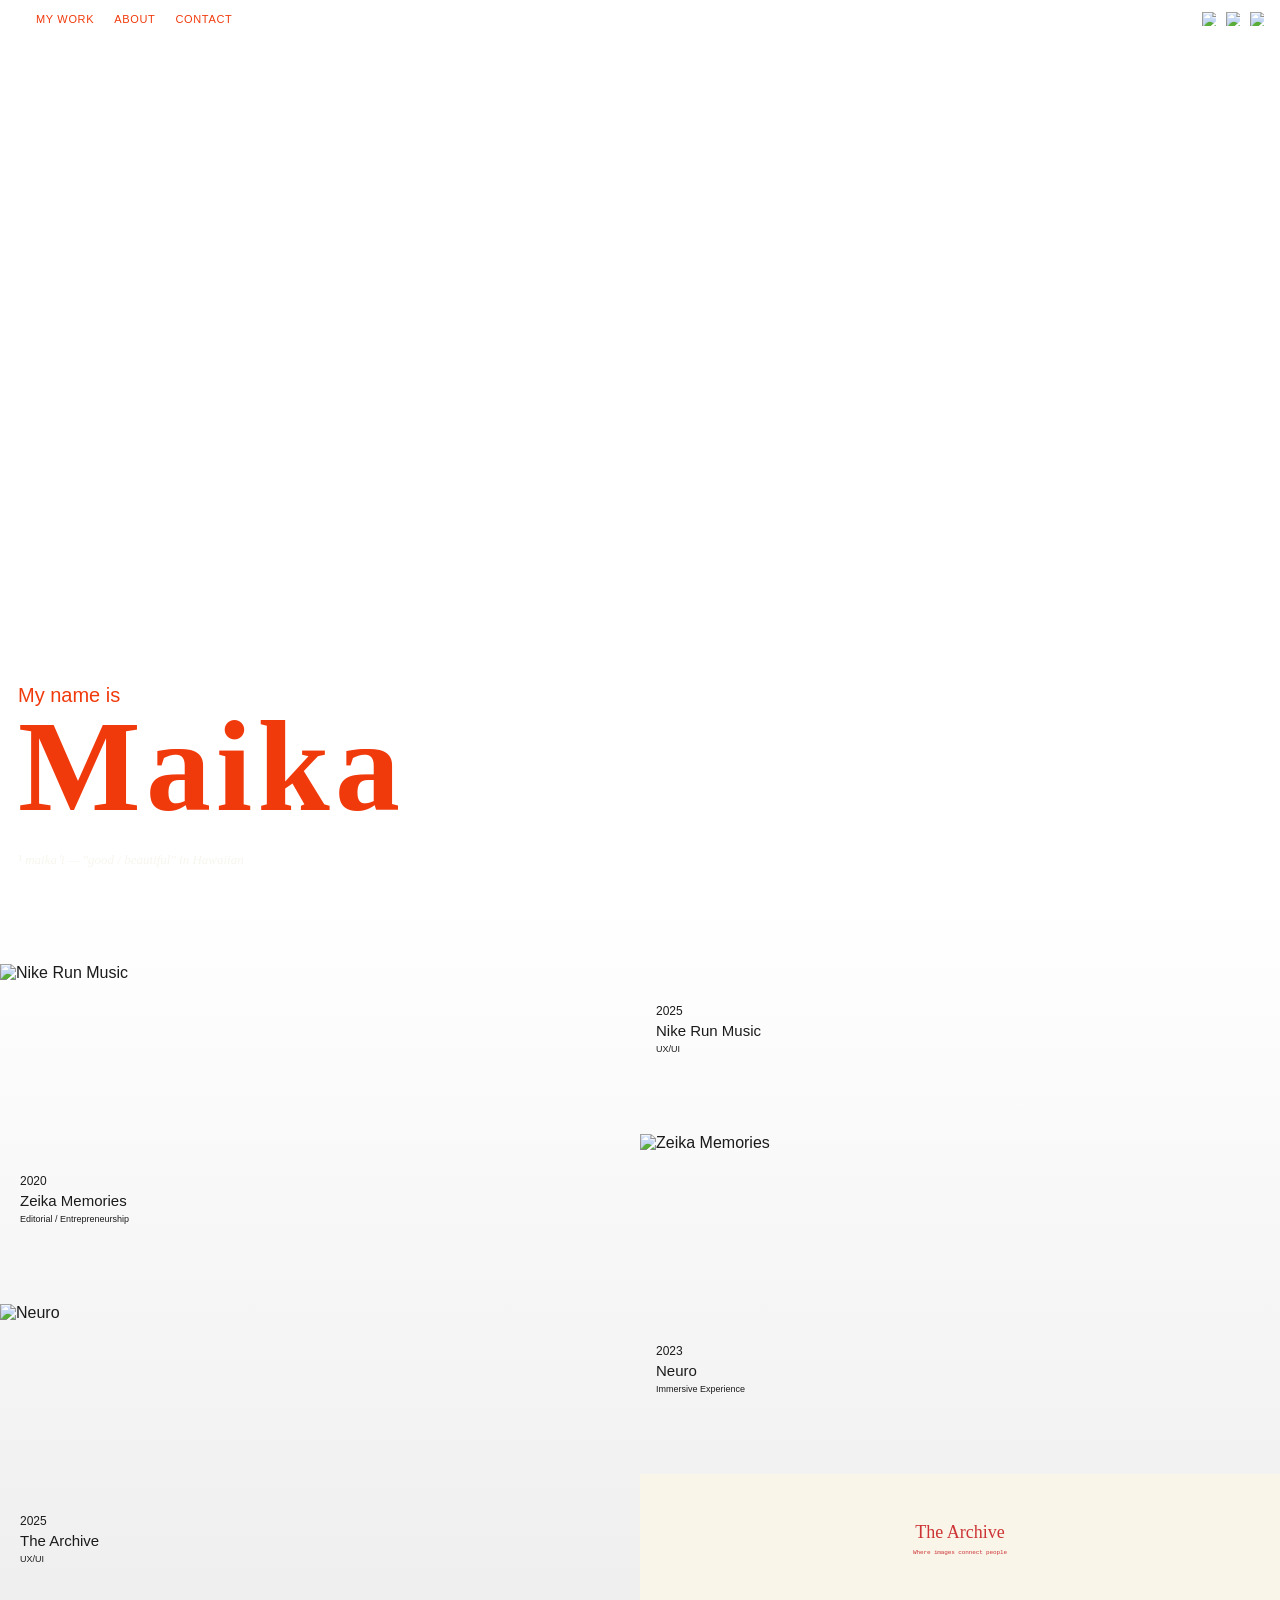
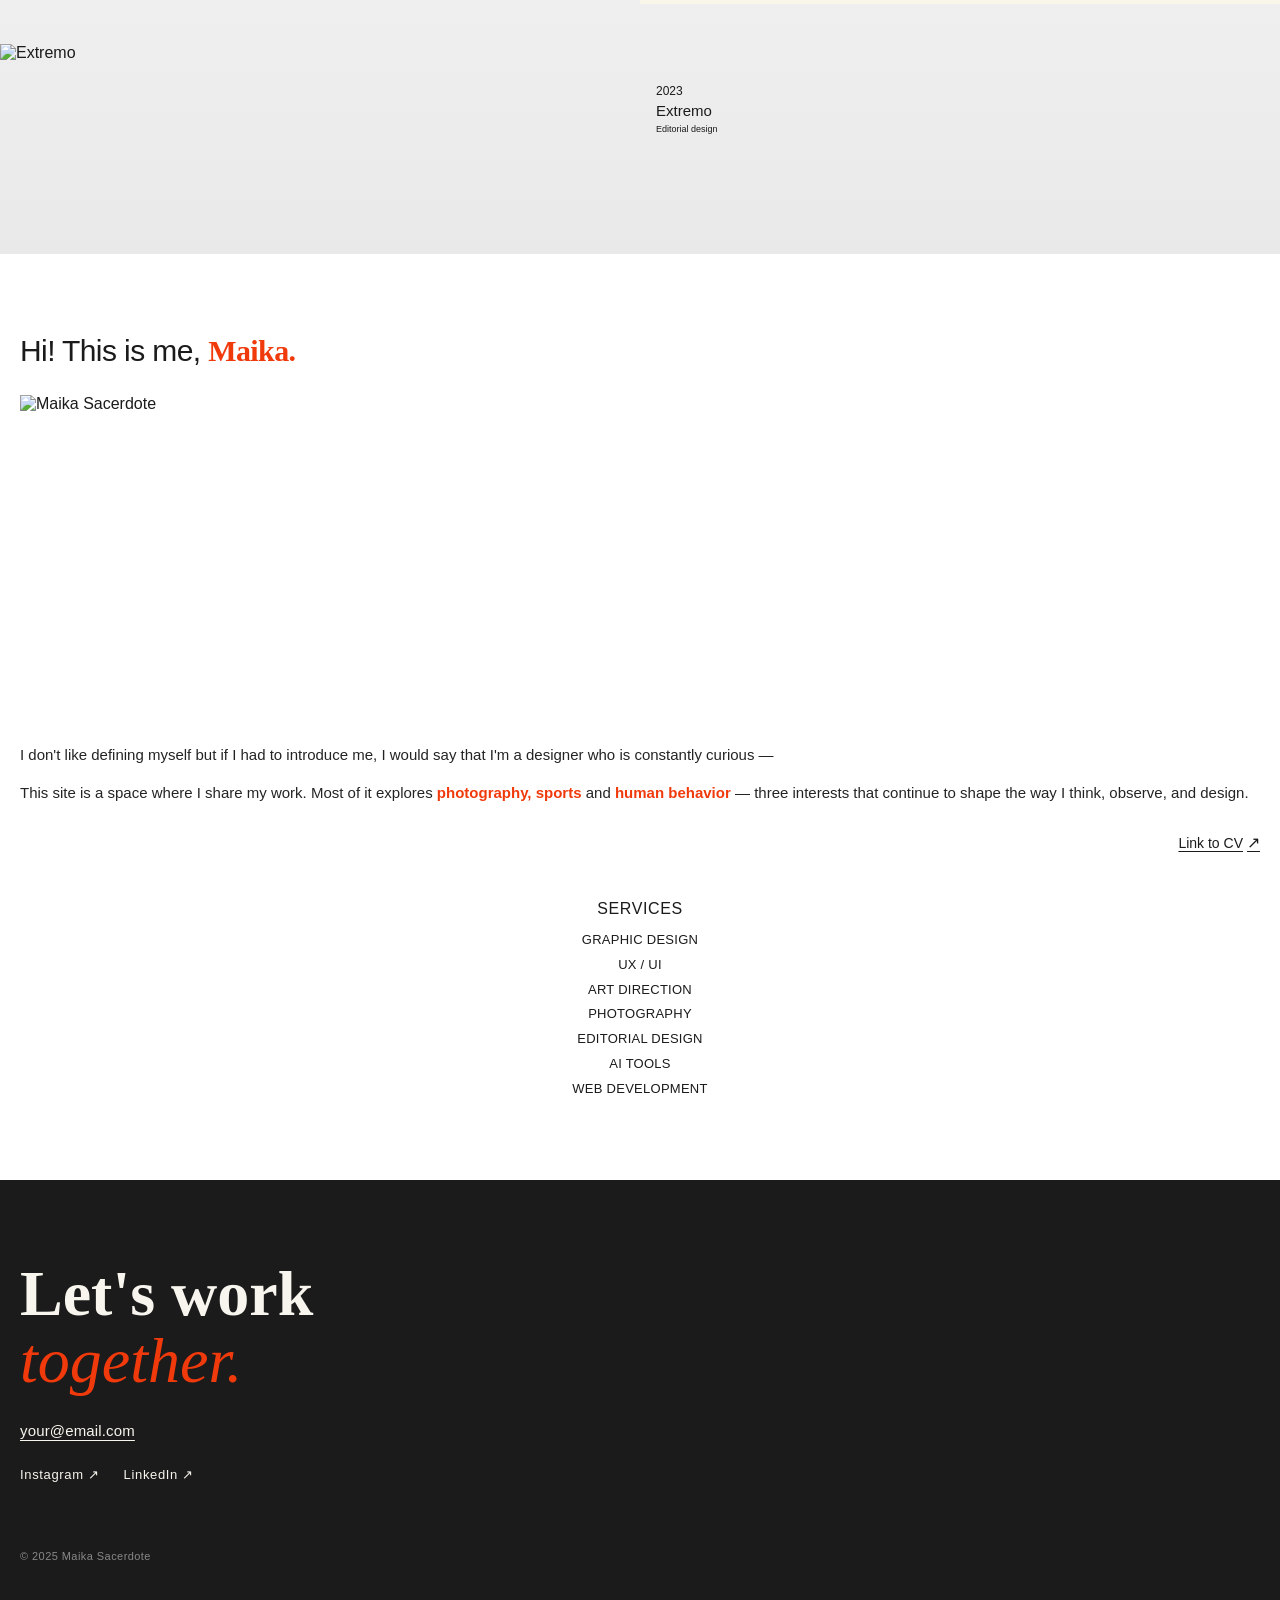
==== index.html @ 2b45c343 "starting" ====
<!DOCTYPE html>
<html lang="en">
<head>
  <meta charset="UTF-8" />
  <meta name="viewport" content="width=device-width, initial-scale=1.0" />
  <title>Maika Sacerdote</title>
  <link rel="stylesheet" href="style.css" />
</head>
<body>

  <!-- NAV -->
  <nav class="nav" id="nav">
    <a href="#hero" class="nav__logo" aria-label="Home">
      <span class="nav__dot"></span>
    </a>
    <a href="#work" class="nav__link">MY WORK</a>
    <a href="#about" class="nav__link">ABOUT</a>
    <a href="#contact" class="nav__link">CONTACT</a>
    <div class="nav__socials">
      <a href="https://www.instagram.com/" target="_blank" aria-label="Instagram">
        <img src="assets/images/instagram.svg" alt="Instagram" class="nav__icon" />
      </a>
      <a href="https://www.linkedin.com/" target="_blank" aria-label="LinkedIn">
        <img src="assets/images/linkedin.svg" alt="LinkedIn" class="nav__icon" />
      </a>
      <a href="mailto:your@email.com" aria-label="Email">
        <img src="assets/images/mail.svg" alt="Email" class="nav__icon" />
      </a>
    </div>
  </nav>

  <!-- HERO -->
  <section class="hero" id="hero">
    <div class="hero__bg"></div>
    <div class="hero__content">
      <p class="hero__subtitle">My name is</p>
      <h1 class="hero__name">Maika</h1>
    </div>
    <p class="hero__footnote">¹ maikaʻi — "good / beautiful" in Hawaiian</p>
  </section>

  <!-- WORK -->
  <section class="work" id="work">

    <article class="project project--img-left">
      <a href="nike-run-music.html" class="project__image">
        <img src="assets/images/nike-run-music.jpg" alt="Nike Run Music" />
      </a>
      <div class="project__info">
        <span class="project__year">2025</span>
        <h2 class="project__title">Nike Run Music</h2>
        <span class="project__category">UX/UI</span>
      </div>
    </article>

    <article class="project project--img-right">
      <div class="project__info project__info--left">
        <span class="project__year">2020</span>
        <h2 class="project__title">Zeika Memories</h2>
        <span class="project__category">Editorial / Entrepreneurship</span>
      </div>
      <a href="zeika-memories.html" class="project__image">
        <img src="assets/images/zeika-memories.jpg" alt="Zeika Memories" />
      </a>
    </article>

    <article class="project project--img-left">
      <a href="#" class="project__image">
        <img src="assets/images/neuro.jpg" alt="Neuro" />
      </a>
      <div class="project__info">
        <span class="project__year">2023</span>
        <h2 class="project__title">Neuro</h2>
        <span class="project__category">Immersive Experience</span>
      </div>
    </article>

    <article class="project project--img-right">
      <div class="project__info project__info--left">
        <span class="project__year">2025</span>
        <h2 class="project__title">The Archive</h2>
        <span class="project__category">UX/UI</span>
      </div>
      <a href="#" class="project__image project__image--archive">
        <span class="archive__title">The Archive</span>
        <span class="archive__tagline">Where images connect people</span>
      </a>
    </article>

    <article class="project project--img-left">
      <a href="#" class="project__image">
        <img src="assets/images/extremo.jpg" alt="Extremo" />
      </a>
      <div class="project__info">
        <span class="project__year">2023</span>
        <h2 class="project__title">Extremo</h2>
        <span class="project__category">Editorial design</span>
      </div>
    </article>

  </section>

  <!-- ABOUT -->
  <section class="about" id="about">
    <h2 class="about__title">Hi! This is me, <span class="about__name">Maika.</span></h2>
    <div class="about__photo">
      <img src="assets/images/about-photo.jpg" alt="Maika Sacerdote" />
    </div>
    <div class="about__bio">
      <p>I don't like defining myself but if I had to introduce me, I would say that I'm a designer who is constantly curious —</p>
      <p>This site is a space where I share my work. Most of it explores <strong class="highlight">photography, sports</strong> and <strong class="highlight">human behavior</strong> — three interests that continue to shape the way I think, observe, and design.</p>
    </div>
    <a href="assets/files/maika-cv.pdf" target="_blank" class="about__cv">
      Link to CV <span class="about__cv-arrow">↗</span>
    </a>
    <div class="about__services">
      <h3 class="services__title">SERVICES</h3>
      <ul class="services__list">
        <li>GRAPHIC DESIGN</li>
        <li>UX / UI</li>
        <li>ART DIRECTION</li>
        <li>PHOTOGRAPHY</li>
        <li>EDITORIAL DESIGN</li>
        <li>AI TOOLS</li>
        <li>WEB DEVELOPMENT</li>
      </ul>
    </div>
  </section>

  <!-- CONTACT -->
  <section class="contact" id="contact">
    <h2 class="contact__title">Let's work<br /><em>together.</em></h2>
    <a href="mailto:your@email.com" class="contact__email">your@email.com</a>
    <div class="contact__socials">
      <a href="https://www.instagram.com/" target="_blank" class="contact__social-link">Instagram ↗</a>
      <a href="https://www.linkedin.com/" target="_blank" class="contact__social-link">LinkedIn ↗</a>
    </div>
    <p class="contact__footer">© 2025 Maika Sacerdote</p>
  </section>

  <script src="script.js"></script>
</body>
</html>
---- style.css ----
/* ─── FONTS ──────────────────────────────────────────────────────────────── */
/* Drop your font files into assets/fonts/ and update the filenames below    */

@font-face {
  font-family: 'CenturyOldStyle';
  src: url('assets/fonts/CenturyOldStyle-Bold.otf') format('opentype');
  font-weight: 700;
  font-style: normal;
}

@font-face {
  font-family: 'CenturyOldStyle';
  src: url('assets/fonts/CenturyOldStyle-Italic.otf') format('opentype');
  font-weight: 400;
  font-style: italic;
}

@font-face {
  font-family: 'OverusedGrotesk';
  src: url('assets/fonts/OverusedGrotesk-Regular.otf') format('opentype');
  font-weight: 400;
  font-style: normal;
}

@font-face {
  font-family: 'OverusedGrotesk';
  src: url('assets/fonts/OverusedGrotesk-Light.otf') format('opentype');
  font-weight: 300;
  font-style: normal;
}

@font-face {
  font-family: 'OverusedGrotesk';
  src: url('assets/fonts/OverusedGrotesk-Book.otf') format('opentype');
  font-weight: 350;
  font-style: normal;
}

@font-face {
  font-family: 'OverusedGrotesk';
  src: url('assets/fonts/OverusedGrotesk-Bold.otf') format('opentype');
  font-weight: 700;
  font-style: normal;
}

/* ─── RESET & TOKENS ─────────────────────────────────────────────────────── */
*, *::before, *::after {
  box-sizing: border-box;
  margin: 0;
  padding: 0;
}

:root {
  --red: #f13a0c;
  --cream: #f7f5ed;
  --dark: #1b1b1b;
  --mid: #242424;
  --bg: #ffffff;
  --bg-work: #e9e9e9;
  --font-serif: 'CenturyOldStyle', Georgia, serif;
  --font-sans: 'OverusedGrotesk', sans-serif;
}

html {
  scroll-behavior: smooth;
}

body {
  background-color: var(--bg);
  color: var(--dark);
  font-family: var(--font-sans);
  font-weight: 400;
  overflow-x: hidden;
}

a {
  text-decoration: none;
  color: inherit;
}

img {
  display: block;
  max-width: 100%;
}

/* ─── NAV ────────────────────────────────────────────────────────────────── */
.nav {
  position: fixed;
  top: 0;
  left: 0;
  right: 0;
  z-index: 100;
  display: flex;
  align-items: center;
  gap: 20px;
  padding: 12px 16px;
}

.nav__dot {
  width: 12px;
  height: 12px;
  border-radius: 50%;
  background-color: var(--red);
  flex-shrink: 0;
}

.nav__link {
  font-family: var(--font-sans);
  font-weight: 400;
  font-size: 11px;
  color: var(--red);
  letter-spacing: 0.06em;
  white-space: nowrap;
}

.nav__socials {
  display: flex;
  align-items: center;
  gap: 10px;
  margin-left: auto;
}

.nav__icon {
  width: 14px;
  height: 14px;
  object-fit: contain;
  display: block;
}

/* ─── HERO ───────────────────────────────────────────────────────────────── */
.hero {
  position: relative;
  width: 100%;
  height: 100svh;
  min-height: 580px;
  overflow: hidden;
  display: flex;
  flex-direction: column;
  justify-content: flex-end;
}

.hero__bg {
  position: absolute;
  inset: 0;
  background-image: url('assets/images/hero-bg.jpg');
  background-size: cover;
  background-position: center top;
  z-index: 0;
}

.hero__content {
  position: relative;
  z-index: 1;
  padding: 0 18px;
  margin-bottom: 8px;
}

.hero__subtitle {
  font-family: var(--font-sans);
  font-weight: 400;
  font-size: 20px;
  color: var(--red);
  line-height: 1;
  margin-bottom: 0;
}

.hero__name {
  font-family: var(--font-serif);
  font-weight: 700;
  font-size: clamp(90px, 30vw, 130px);
  color: var(--red);
  line-height: 0.95;
  letter-spacing: 0.04em;
}

.hero__footnote {
  position: relative;
  z-index: 1;
  font-family: var(--font-serif);
  font-weight: 400;
  font-style: italic;
  font-size: 13px;
  color: var(--cream);
  padding: 16px 18px 32px;
}

/* ─── WORK ───────────────────────────────────────────────────────────────── */
.work {
  background: linear-gradient(to bottom, var(--bg), var(--bg-work));
  padding: 64px 0 80px;
  display: flex;
  flex-direction: column;
  gap: 40px;
}

/* ─── PROJECT CARD ───────────────────────────────────────────────────────── */
.project {
  display: grid;
  grid-template-columns: 1fr 1fr;
  align-items: center;
  width: 100%;
}

.project__image {
  display: block;
  overflow: hidden;
}

.project__image img {
  width: 100%;
  height: 130px;
  object-fit: cover;
  display: block;
  transition: transform 0.4s ease;
}

.project__image:hover img {
  transform: scale(1.04);
}

/* image on left */
.project--img-left .project__image {
  grid-column: 1;
  grid-row: 1;
}
.project--img-left .project__info {
  grid-column: 2;
  grid-row: 1;
  padding-left: 16px;
}

/* image on right */
.project--img-right .project__image {
  grid-column: 2;
  grid-row: 1;
}
.project--img-right .project__info {
  grid-column: 1;
  grid-row: 1;
}
.project--img-right .project__info--left {
  padding-left: 20px;
  padding-right: 12px;
}

.project__info {
  display: flex;
  flex-direction: column;
  gap: 3px;
}

.project__year {
  font-family: var(--font-sans);
  font-weight: 350;
  font-size: 12px;
  color: var(--dark);
}

.project__title {
  font-family: var(--font-sans);
  font-weight: 400;
  font-size: 15px;
  color: var(--dark);
  line-height: 1.3;
}

.project__category {
  font-family: var(--font-sans);
  font-weight: 300;
  font-size: 9px;
  color: var(--dark);
}

/* ─── THE ARCHIVE CARD ───────────────────────────────────────────────────── */
.project__image--archive {
  height: 130px;
  background-color: #f9f5e9;
  display: flex;
  flex-direction: column;
  align-items: center;
  justify-content: center;
  gap: 6px;
  padding: 12px;
  cursor: pointer;
}

.archive__title {
  font-family: Georgia, serif;
  font-size: 18px;
  color: #cd3435;
  text-align: center;
}

.archive__tagline {
  font-family: 'IBM Plex Mono', monospace;
  font-size: 6px;
  color: #cd3435;
  text-align: center;
  letter-spacing: -0.02em;
}

/* ─── ABOUT ──────────────────────────────────────────────────────────────── */
.about {
  background-color: var(--bg);
  padding: 80px 20px 80px;
  display: flex;
  flex-direction: column;
  gap: 28px;
}

.about__title {
  font-family: var(--font-sans);
  font-weight: 400;
  font-size: 30px;
  color: var(--dark);
  line-height: 1.1;
  letter-spacing: -0.02em;
}

.about__name {
  font-family: var(--font-serif);
  font-weight: 700;
  color: var(--red);
}

.about__photo {
  width: 100%;
  overflow: hidden;
}

.about__photo img {
  width: 100%;
  height: 320px;
  object-fit: cover;
  object-position: top;
  display: block;
}

.about__bio {
  display: flex;
  flex-direction: column;
  gap: 14px;
  font-size: 15px;
  line-height: 1.6;
  color: var(--mid);
  text-align: justify;
}

.highlight {
  font-weight: 700;
  color: var(--red);
}

.about__cv {
  display: inline-flex;
  align-items: center;
  gap: 4px;
  align-self: flex-end;
  font-family: var(--font-sans);
  font-size: 14px;
  color: var(--dark);
  text-decoration: underline;
  text-underline-offset: 3px;
}

.about__cv-arrow {
  text-decoration: none;
  font-size: 16px;
}

.about__services {
  display: flex;
  flex-direction: column;
  align-items: center;
  gap: 12px;
  padding-top: 20px;
}

.services__title {
  font-family: var(--font-sans);
  font-weight: 500;
  font-size: 16px;
  letter-spacing: 0.04em;
  color: var(--dark);
}

.services__list {
  list-style: none;
  display: flex;
  flex-direction: column;
  align-items: center;
  gap: 4px;
}

.services__list li {
  font-family: var(--font-sans);
  font-weight: 350;
  font-size: 13px;
  letter-spacing: 0.02em;
  color: var(--dark);
  line-height: 1.6;
}

/* ─── CONTACT ────────────────────────────────────────────────────────────── */
.contact {
  background-color: var(--dark);
  color: var(--cream);
  padding: 80px 20px 48px;
  display: flex;
  flex-direction: column;
  gap: 28px;
}

.contact__title {
  font-family: var(--font-serif);
  font-weight: 700;
  font-size: clamp(40px, 12vw, 64px);
  line-height: 1.05;
  color: var(--cream);
}

.contact__title em {
  font-style: italic;
  font-weight: 400;
  color: var(--red);
}

.contact__email {
  font-family: var(--font-sans);
  font-size: 15px;
  color: var(--cream);
  text-decoration: underline;
  text-underline-offset: 4px;
  letter-spacing: 0.01em;
}

.contact__socials {
  display: flex;
  gap: 24px;
}

.contact__social-link {
  font-family: var(--font-sans);
  font-size: 13px;
  font-weight: 300;
  color: var(--cream);
  letter-spacing: 0.05em;
  transition: color 0.2s;
}

.contact__social-link:hover {
  color: var(--red);
}

.contact__footer {
  margin-top: auto;
  padding-top: 40px;
  font-family: var(--font-sans);
  font-size: 11px;
  font-weight: 300;
  color: #888;
  letter-spacing: 0.04em;
}
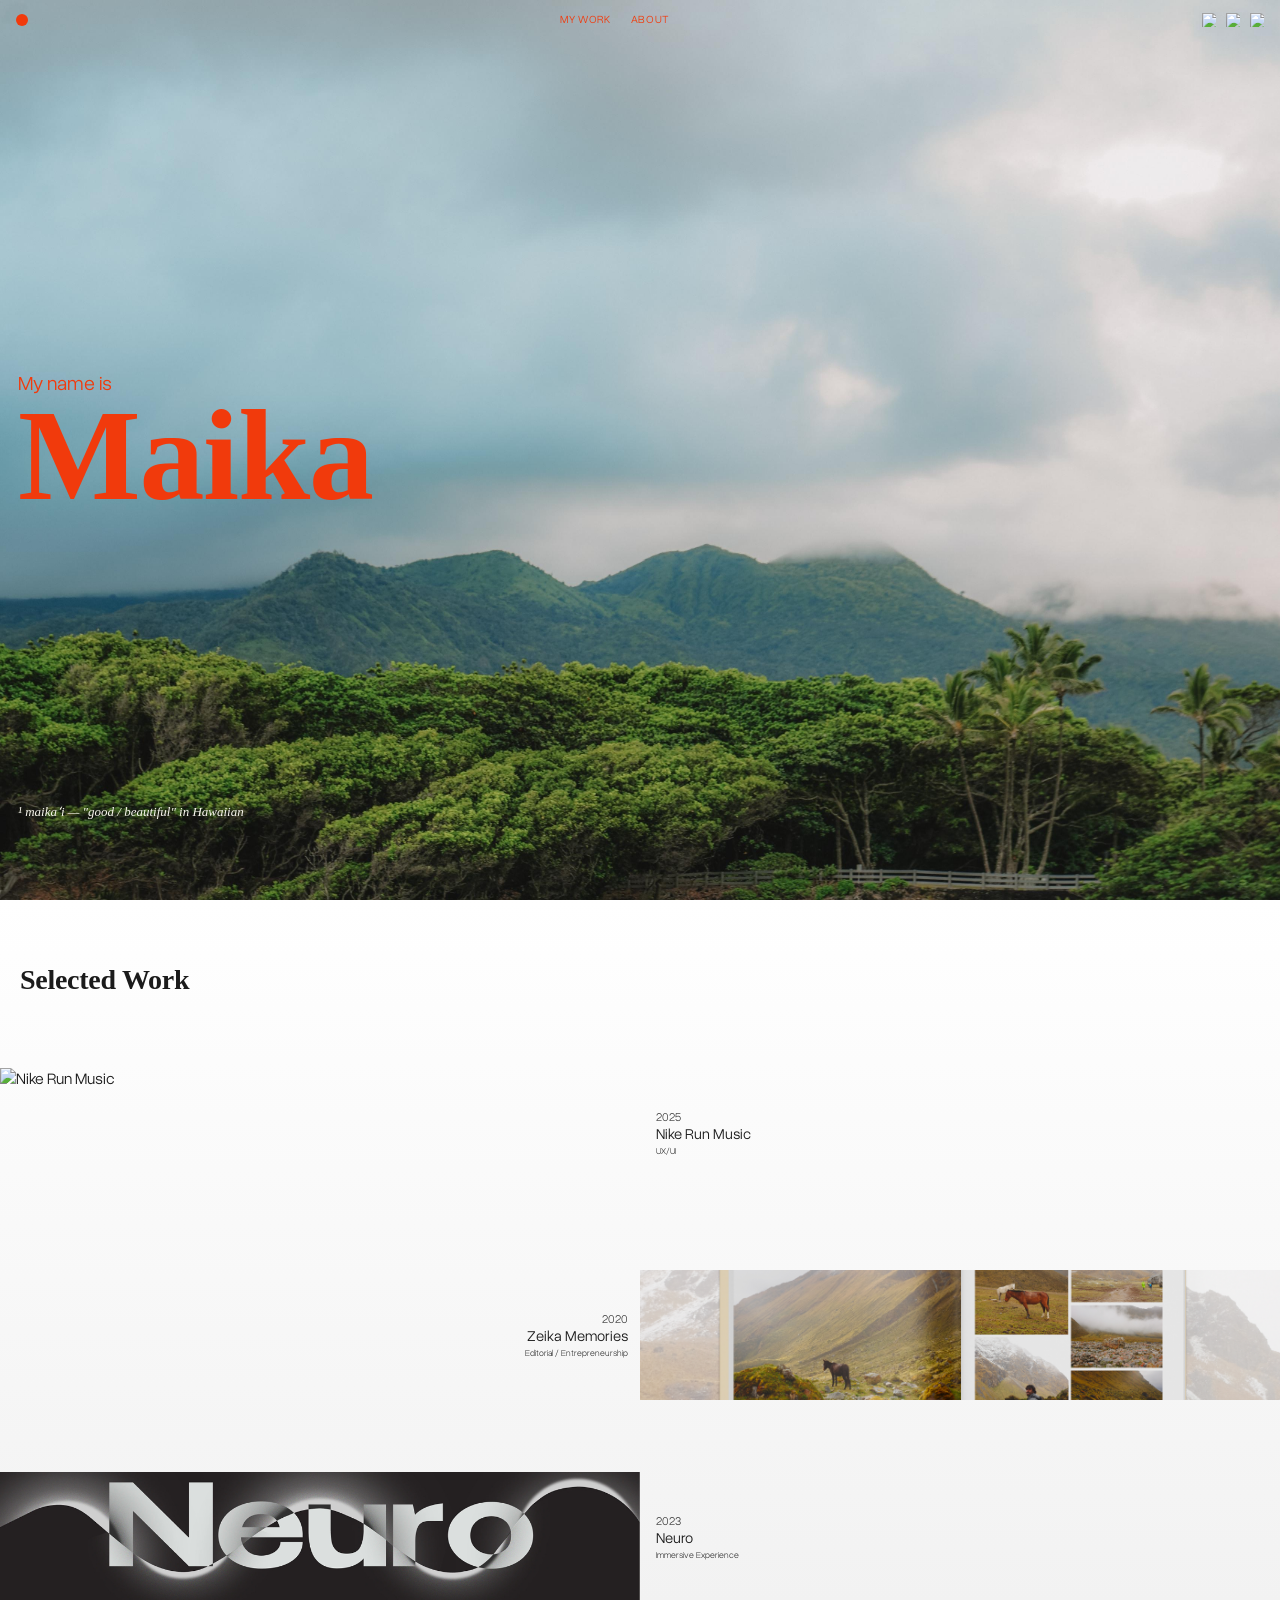
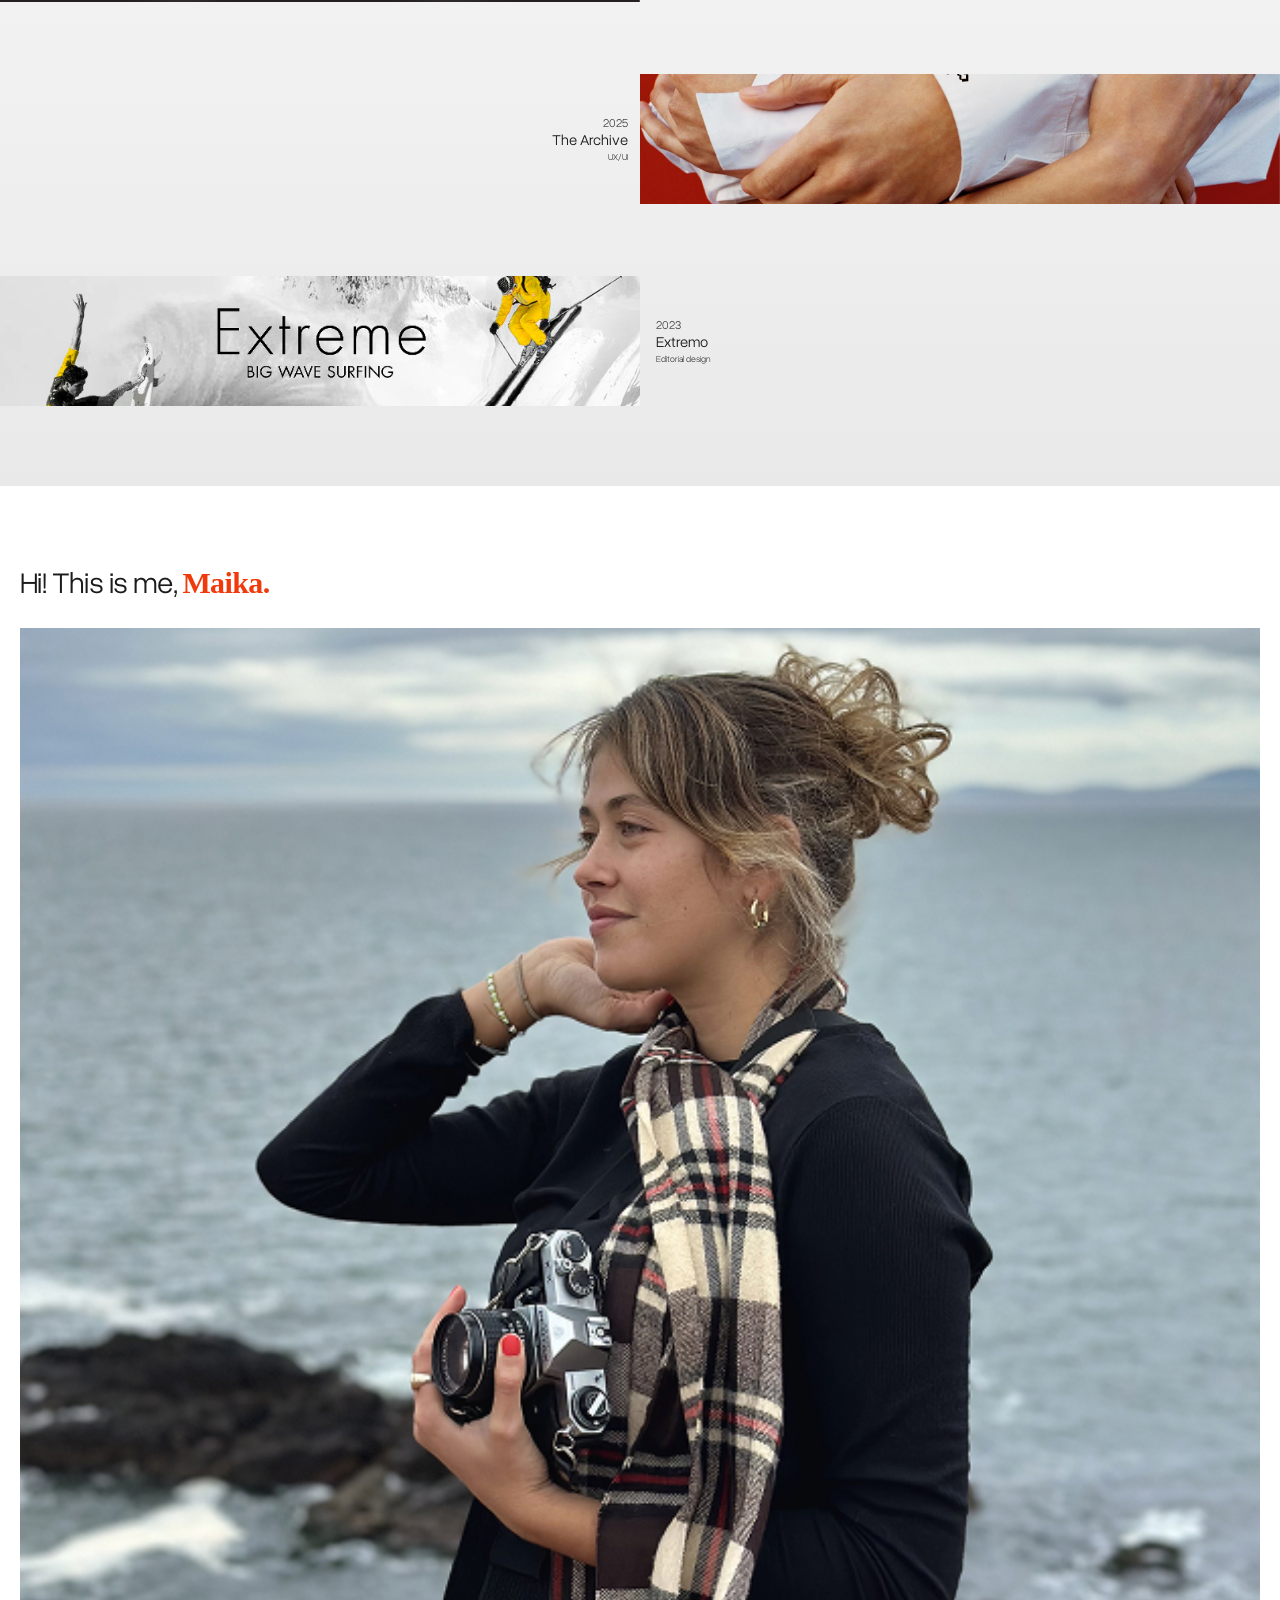
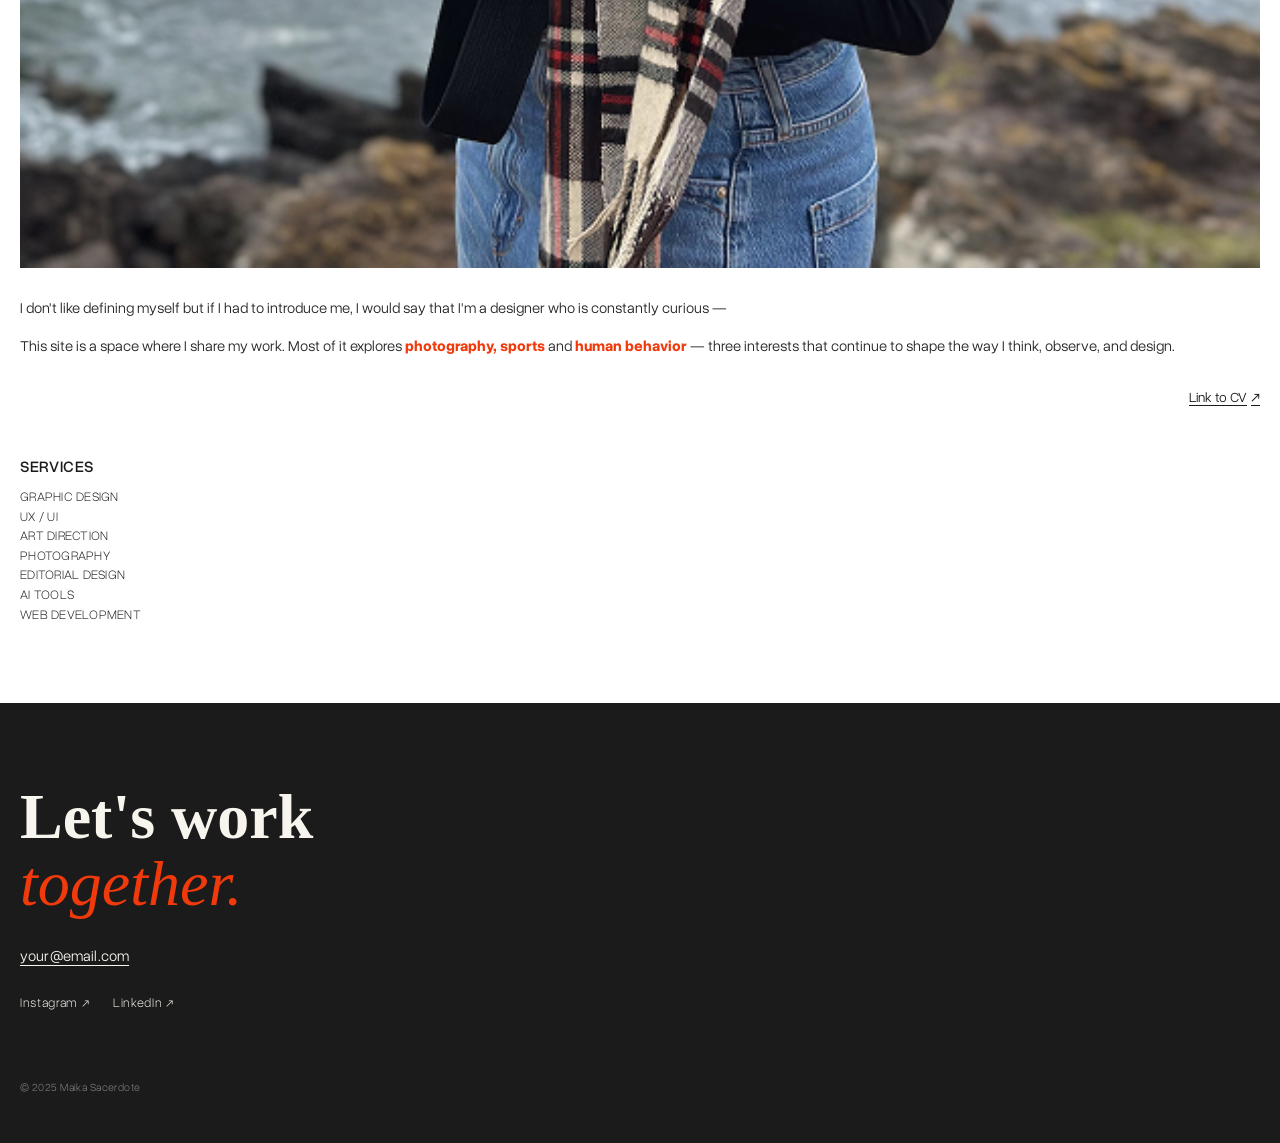
==== commit 7062d245: "projects, images, fonts, colores" ====
--- a/index.html
+++ b/index.html
@@ -4,6 +4,7 @@
   <meta charset="UTF-8" />
   <meta name="viewport" content="width=device-width, initial-scale=1.0" />
   <title>Maika Sacerdote</title>
+  <link rel="stylesheet" href="https://use.typekit.net/ddt8web.css" />
   <link rel="stylesheet" href="style.css" />
 </head>
 <body>
@@ -13,9 +14,10 @@
     <a href="#hero" class="nav__logo" aria-label="Home">
       <span class="nav__dot"></span>
     </a>
-    <a href="#work" class="nav__link">MY WORK</a>
-    <a href="#about" class="nav__link">ABOUT</a>
-    <a href="#contact" class="nav__link">CONTACT</a>
+    <div class="nav__center">
+      <a href="#work" class="nav__link">MY WORK</a>
+      <a href="#about" class="nav__link">ABOUT</a>
+    </div>
     <div class="nav__socials">
       <a href="https://www.instagram.com/" target="_blank" aria-label="Instagram">
         <img src="assets/images/instagram.svg" alt="Instagram" class="nav__icon" />
@@ -41,10 +43,12 @@
 
   <!-- WORK -->
   <section class="work" id="work">
+    <h2 class="work__heading">Selected Work</h2>
+
 
     <article class="project project--img-left">
       <a href="nike-run-music.html" class="project__image">
-        <img src="assets/images/nike-run-music.jpg" alt="Nike Run Music" />
+        <img src="assets/images/Nike.jpg" alt="Nike Run Music" />
       </a>
       <div class="project__info">
         <span class="project__year">2025</span>
@@ -60,13 +64,13 @@
         <span class="project__category">Editorial / Entrepreneurship</span>
       </div>
       <a href="zeika-memories.html" class="project__image">
-        <img src="assets/images/zeika-memories.jpg" alt="Zeika Memories" />
+        <img src="assets/images/ZeikaMemories.jpg" alt="Zeika Memories" />
       </a>
     </article>
 
     <article class="project project--img-left">
       <a href="#" class="project__image">
-        <img src="assets/images/neuro.jpg" alt="Neuro" />
+        <img src="assets/images/Neuro.jpg" alt="Neuro" />
       </a>
       <div class="project__info">
         <span class="project__year">2023</span>
@@ -81,15 +85,14 @@
         <h2 class="project__title">The Archive</h2>
         <span class="project__category">UX/UI</span>
       </div>
-      <a href="#" class="project__image project__image--archive">
-        <span class="archive__title">The Archive</span>
-        <span class="archive__tagline">Where images connect people</span>
+      <a href="#" class="project__image">
+        <img src="assets/images/TheArchive.jpg" alt="The Archive" />
       </a>
     </article>
 
     <article class="project project--img-left">
       <a href="#" class="project__image">
-        <img src="assets/images/extremo.jpg" alt="Extremo" />
+        <img src="assets/images/ExtremeSurf.jpg" alt="Extremo" />
       </a>
       <div class="project__info">
         <span class="project__year">2023</span>
@@ -104,7 +107,7 @@
   <section class="about" id="about">
     <h2 class="about__title">Hi! This is me, <span class="about__name">Maika.</span></h2>
     <div class="about__photo">
-      <img src="assets/images/about-photo.jpg" alt="Maika Sacerdote" />
+      <img src="assets/images/fotoYO.jpg" alt="Maika Sacerdote" />
     </div>
     <div class="about__bio">
       <p>I don't like defining myself but if I had to introduce me, I would say that I'm a designer who is constantly curious —</p>
--- a/style.css
+++ b/style.css
@@ -1,26 +1,6 @@
 /* ─── FONTS ──────────────────────────────────────────────────────────────── */
-/* Drop your font files into assets/fonts/ and update the filenames below    */
-
-@font-face {
-  font-family: 'CenturyOldStyle';
-  src: url('assets/fonts/CenturyOldStyle-Bold.otf') format('opentype');
-  font-weight: 700;
-  font-style: normal;
-}
-
-@font-face {
-  font-family: 'CenturyOldStyle';
-  src: url('assets/fonts/CenturyOldStyle-Italic.otf') format('opentype');
-  font-weight: 400;
-  font-style: italic;
-}
-
-@font-face {
-  font-family: 'OverusedGrotesk';
-  src: url('assets/fonts/OverusedGrotesk-Regular.otf') format('opentype');
-  font-weight: 400;
-  font-style: normal;
-}
+/* Century Old Style — loaded via Adobe Fonts (Typekit)                      */
+/* Overused Grotesk — loaded from local files                                */
 
 @font-face {
   font-family: 'OverusedGrotesk';
@@ -32,7 +12,21 @@
 @font-face {
   font-family: 'OverusedGrotesk';
   src: url('assets/fonts/OverusedGrotesk-Book.otf') format('opentype');
-  font-weight: 350;
+  font-weight: 400;
+  font-style: normal;
+}
+
+@font-face {
+  font-family: 'OverusedGrotesk';
+  src: url('assets/fonts/OverusedGrotesk-Medium.otf') format('opentype');
+  font-weight: 500;
+  font-style: normal;
+}
+
+@font-face {
+  font-family: 'OverusedGrotesk';
+  src: url('assets/fonts/OverusedGrotesk-SemiBold.otf') format('opentype');
+  font-weight: 600;
   font-style: normal;
 }
 
@@ -57,7 +51,7 @@
   --mid: #242424;
   --bg: #ffffff;
   --bg-work: #e9e9e9;
-  --font-serif: 'CenturyOldStyle', Georgia, serif;
+  --font-serif: 'century-old-style-std', Georgia, serif;
   --font-sans: 'OverusedGrotesk', sans-serif;
 }
 
@@ -92,8 +86,19 @@
   z-index: 100;
   display: flex;
   align-items: center;
+  justify-content: space-between;
+  padding: 12px 16px;
+}
+
+.nav__center {
+  display: flex;
   gap: 20px;
-  padding: 12px 16px;
+}
+
+.nav__logo {
+  display: flex;
+  align-items: center;
+  flex-shrink: 0;
 }
 
 .nav__dot {
@@ -101,6 +106,7 @@
   height: 12px;
   border-radius: 50%;
   background-color: var(--red);
+  display: block;
   flex-shrink: 0;
 }
 
@@ -117,7 +123,6 @@
   display: flex;
   align-items: center;
   gap: 10px;
-  margin-left: auto;
 }
 
 .nav__icon {
@@ -136,13 +141,13 @@
   overflow: hidden;
   display: flex;
   flex-direction: column;
-  justify-content: flex-end;
+  justify-content: center;
 }
 
 .hero__bg {
   position: absolute;
   inset: 0;
-  background-image: url('assets/images/hero-bg.jpg');
+  background-image: url('assets/images/LandingPortfolioMobile.JPG');
   background-size: cover;
   background-position: center top;
   z-index: 0;
@@ -170,18 +175,19 @@
   font-size: clamp(90px, 30vw, 130px);
   color: var(--red);
   line-height: 0.95;
-  letter-spacing: 0.04em;
+  letter-spacing: -0.01em;
 }
 
 .hero__footnote {
-  position: relative;
+  position: absolute;
+  bottom: 80px;
+  left: 18px;
   z-index: 1;
   font-family: var(--font-serif);
-  font-weight: 400;
+  font-weight: 100;
   font-style: italic;
   font-size: 13px;
   color: var(--cream);
-  padding: 16px 18px 32px;
 }
 
 /* ─── WORK ───────────────────────────────────────────────────────────────── */
@@ -190,7 +196,16 @@
   padding: 64px 0 80px;
   display: flex;
   flex-direction: column;
-  gap: 40px;
+  gap: 72px;
+}
+
+.work__heading {
+  font-family: var(--font-serif);
+  font-weight: 700;
+  font-size: 28px;
+  letter-spacing: -0.01em;
+  color: var(--dark);
+  padding: 0 20px;
 }
 
 /* ─── PROJECT CARD ───────────────────────────────────────────────────────── */
@@ -241,12 +256,13 @@
 .project--img-right .project__info--left {
   padding-left: 20px;
   padding-right: 12px;
+  text-align: right;
 }
 
 .project__info {
   display: flex;
   flex-direction: column;
-  gap: 3px;
+  gap: 0;
 }
 
 .project__year {
@@ -271,33 +287,6 @@
   color: var(--dark);
 }
 
-/* ─── THE ARCHIVE CARD ───────────────────────────────────────────────────── */
-.project__image--archive {
-  height: 130px;
-  background-color: #f9f5e9;
-  display: flex;
-  flex-direction: column;
-  align-items: center;
-  justify-content: center;
-  gap: 6px;
-  padding: 12px;
-  cursor: pointer;
-}
-
-.archive__title {
-  font-family: Georgia, serif;
-  font-size: 18px;
-  color: #cd3435;
-  text-align: center;
-}
-
-.archive__tagline {
-  font-family: 'IBM Plex Mono', monospace;
-  font-size: 6px;
-  color: #cd3435;
-  text-align: center;
-  letter-spacing: -0.02em;
-}
 
 /* ─── ABOUT ──────────────────────────────────────────────────────────────── */
 .about {
@@ -330,9 +319,9 @@
 
 .about__photo img {
   width: 100%;
-  height: 320px;
+  aspect-ratio: 1 / 1;
   object-fit: cover;
-  object-position: top;
+  object-position: center bottom;
   display: block;
 }
 
@@ -371,7 +360,7 @@
 .about__services {
   display: flex;
   flex-direction: column;
-  align-items: center;
+  align-items: flex-start;
   gap: 12px;
   padding-top: 20px;
 }
@@ -388,7 +377,7 @@
   list-style: none;
   display: flex;
   flex-direction: column;
-  align-items: center;
+  align-items: flex-start;
   gap: 4px;
 }
 
@@ -398,7 +387,7 @@
   font-size: 13px;
   letter-spacing: 0.02em;
   color: var(--dark);
-  line-height: 1.6;
+  line-height: 1.2;
 }
 
 /* ─── CONTACT ────────────────────────────────────────────────────────────── */
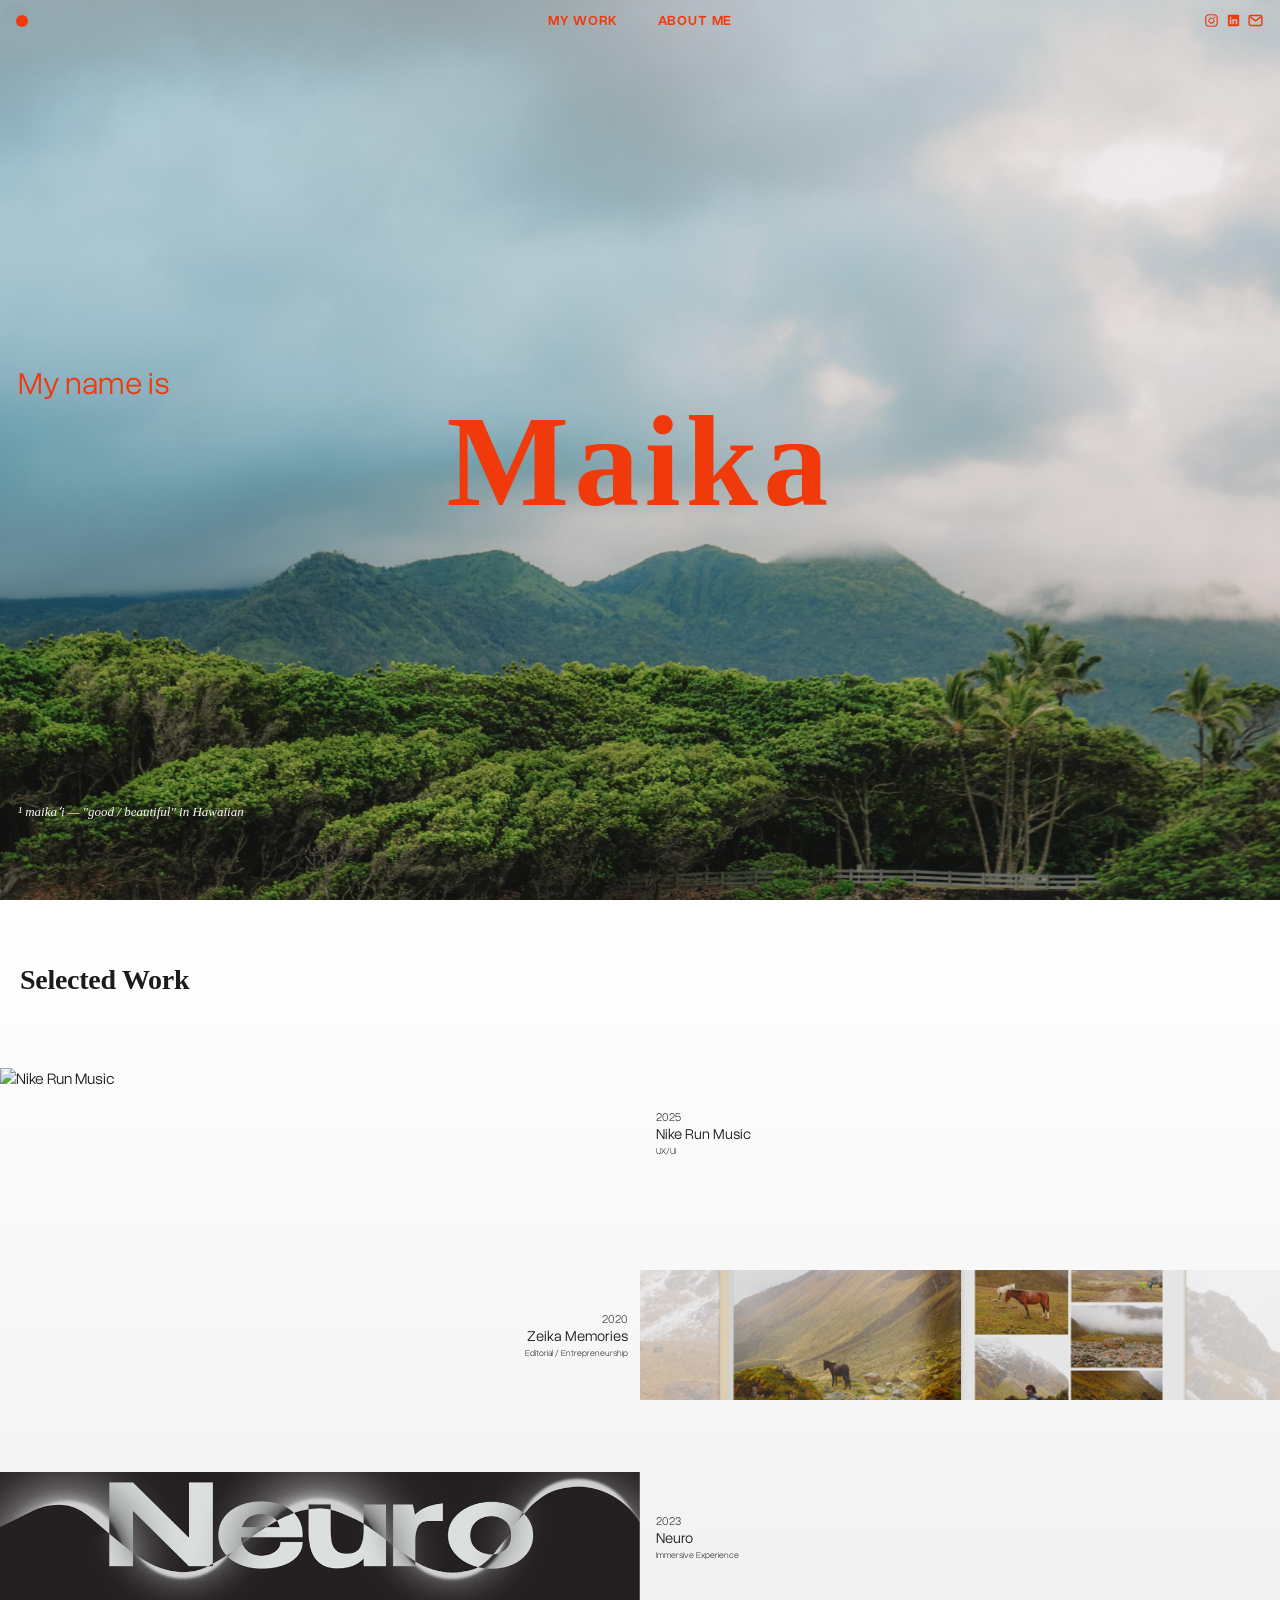
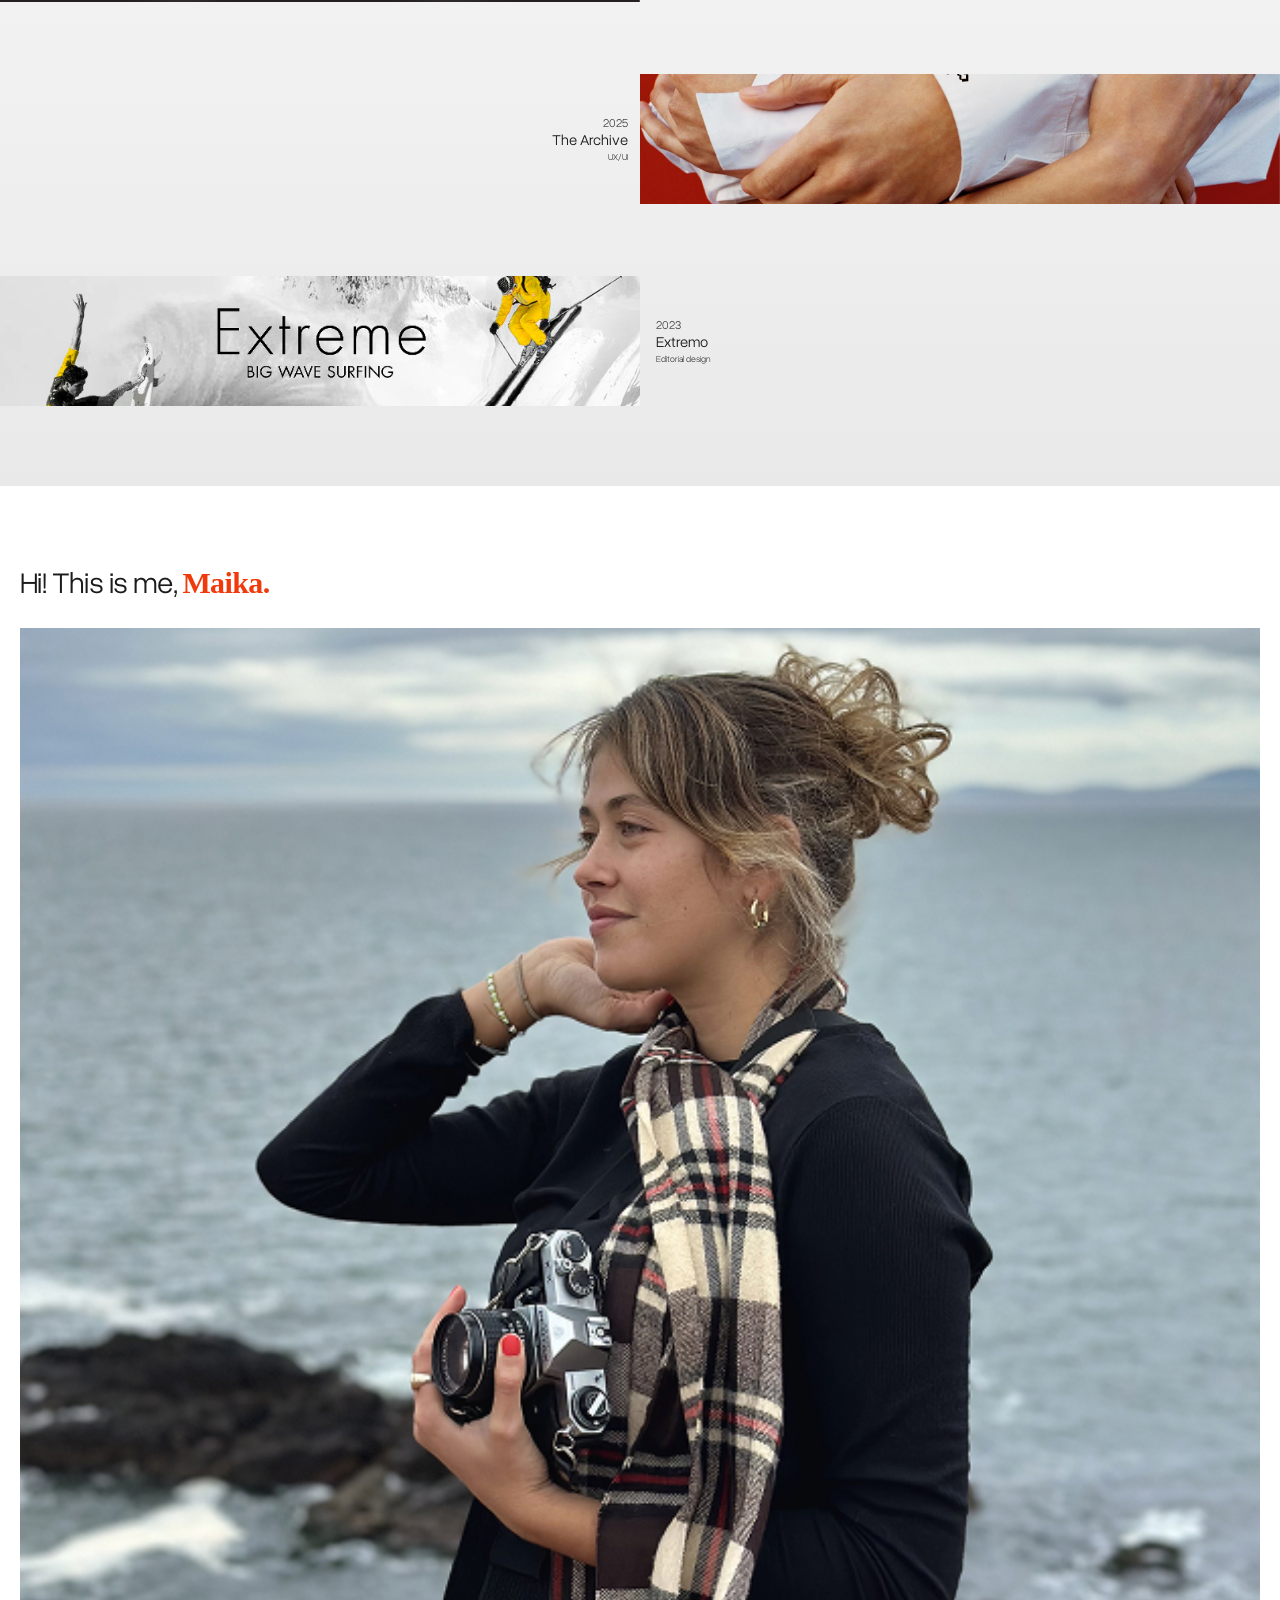
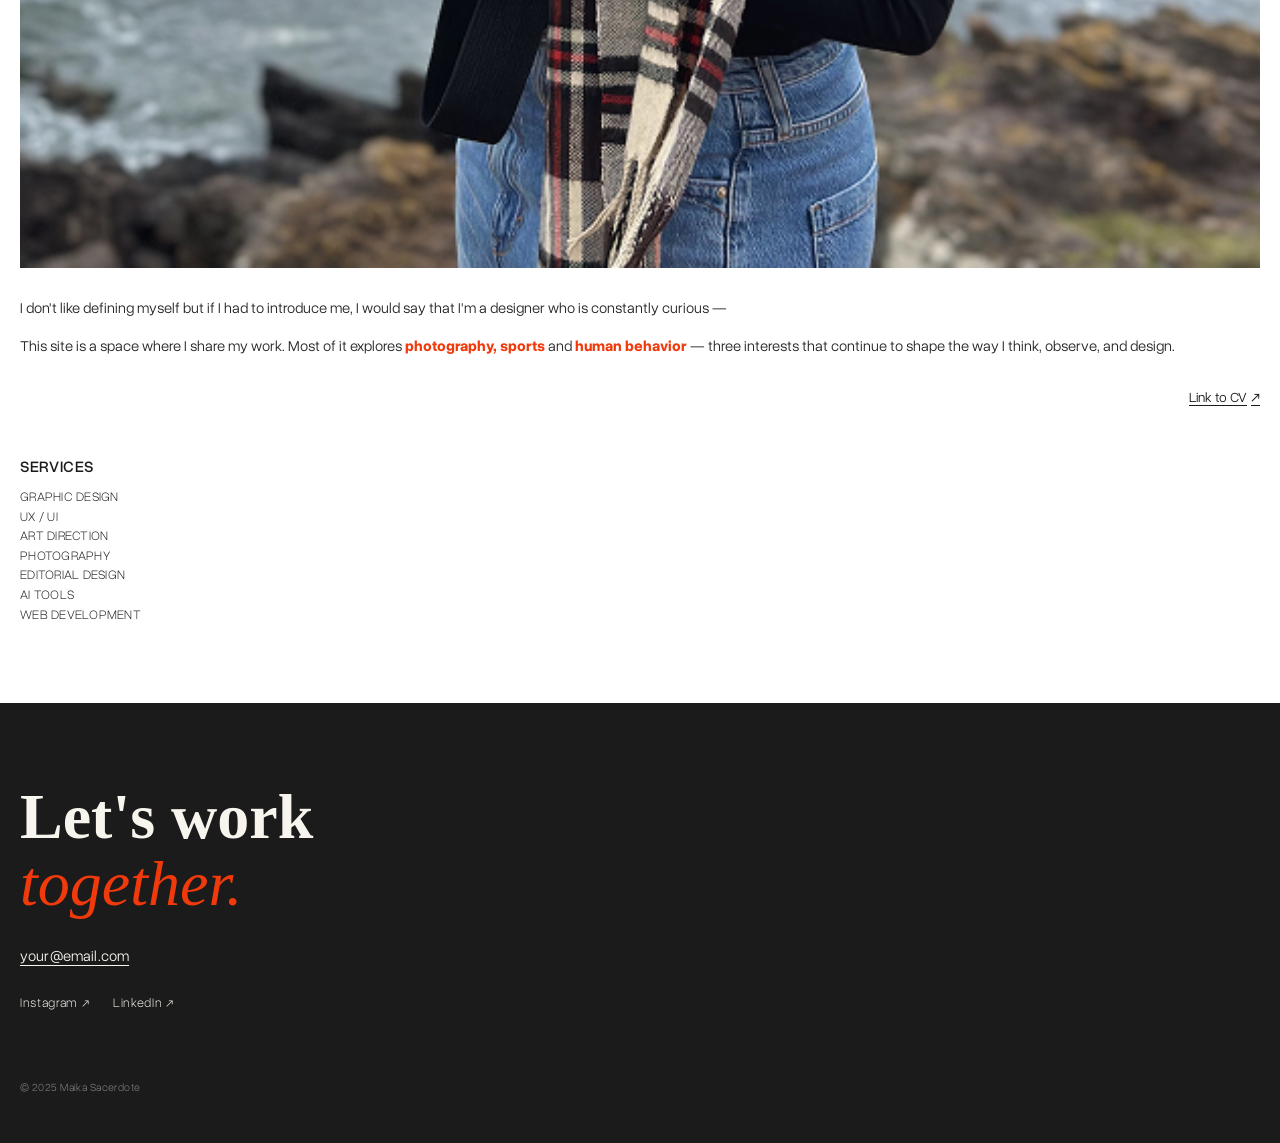
==== commit 27da152d: "updates" ====
--- a/index.html
+++ b/index.html
@@ -16,7 +16,7 @@
     </a>
     <div class="nav__center">
       <a href="#work" class="nav__link">MY WORK</a>
-      <a href="#about" class="nav__link">ABOUT</a>
+      <a href="#about" class="nav__link">ABOUT ME</a>
     </div>
     <div class="nav__socials">
       <a href="https://www.instagram.com/" target="_blank" aria-label="Instagram">
--- a/style.css
+++ b/style.css
@@ -91,8 +91,11 @@
 }
 
 .nav__center {
-  display: flex;
-  gap: 20px;
+  position: absolute;
+  left: 50%;
+  transform: translateX(-50%);
+  display: flex;
+  gap: 40px;
 }
 
 .nav__logo {
@@ -112,8 +115,8 @@
 
 .nav__link {
   font-family: var(--font-sans);
-  font-weight: 400;
-  font-size: 11px;
+  font-weight: 600;
+  font-size: 14px;
   color: var(--red);
   letter-spacing: 0.06em;
   white-space: nowrap;
@@ -122,14 +125,15 @@
 .nav__socials {
   display: flex;
   align-items: center;
-  gap: 10px;
+  gap: 5px;
 }
 
 .nav__icon {
-  width: 14px;
-  height: 14px;
+  width: 17px;
+  height: 17px;
   object-fit: contain;
   display: block;
+  vertical-align: middle;
 }
 
 /* ─── HERO ───────────────────────────────────────────────────────────────── */
@@ -158,15 +162,17 @@
   z-index: 1;
   padding: 0 18px;
   margin-bottom: 8px;
+  text-align: center;
 }
 
 .hero__subtitle {
   font-family: var(--font-sans);
   font-weight: 400;
-  font-size: 20px;
+  font-size: 32px;
   color: var(--red);
   line-height: 1;
   margin-bottom: 0;
+  text-align: left;
 }
 
 .hero__name {
@@ -175,7 +181,8 @@
   font-size: clamp(90px, 30vw, 130px);
   color: var(--red);
   line-height: 0.95;
-  letter-spacing: -0.01em;
+  letter-spacing: 0.04em;
+  text-align: center;
 }
 
 .hero__footnote {
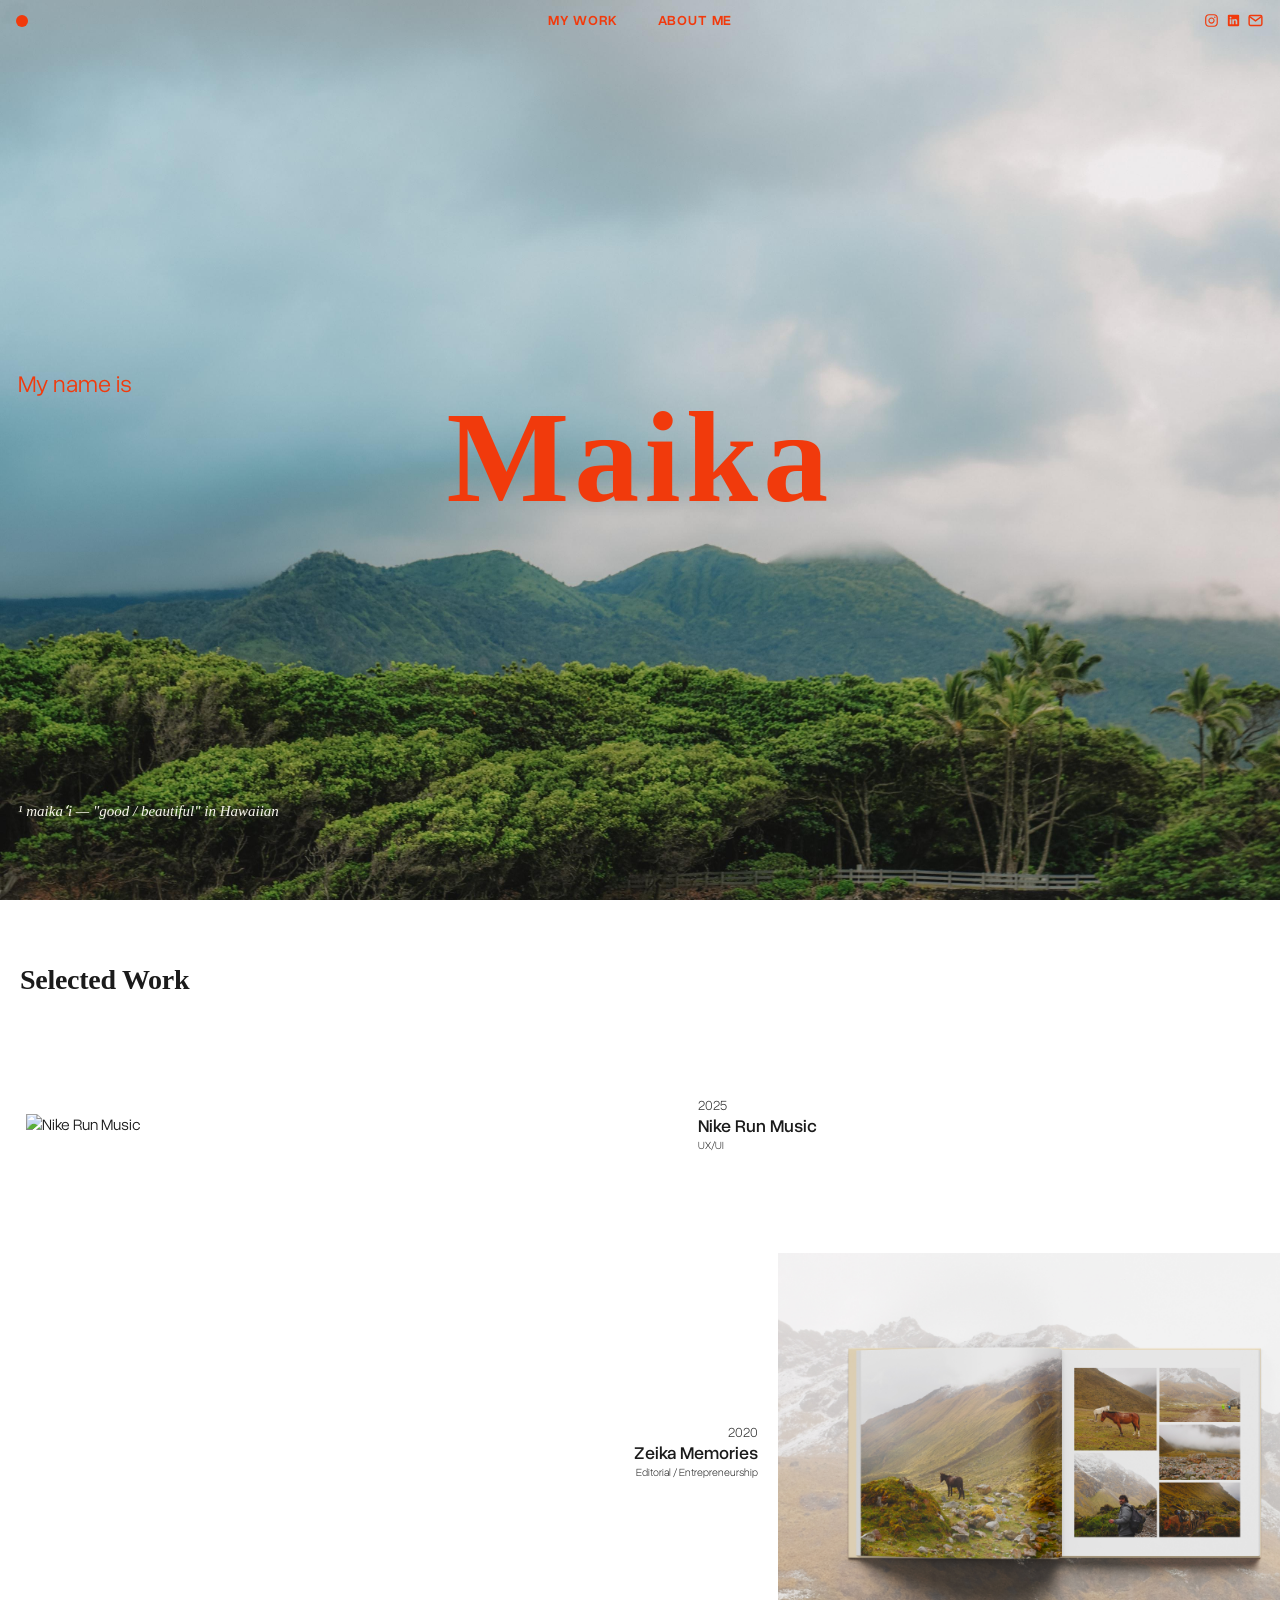
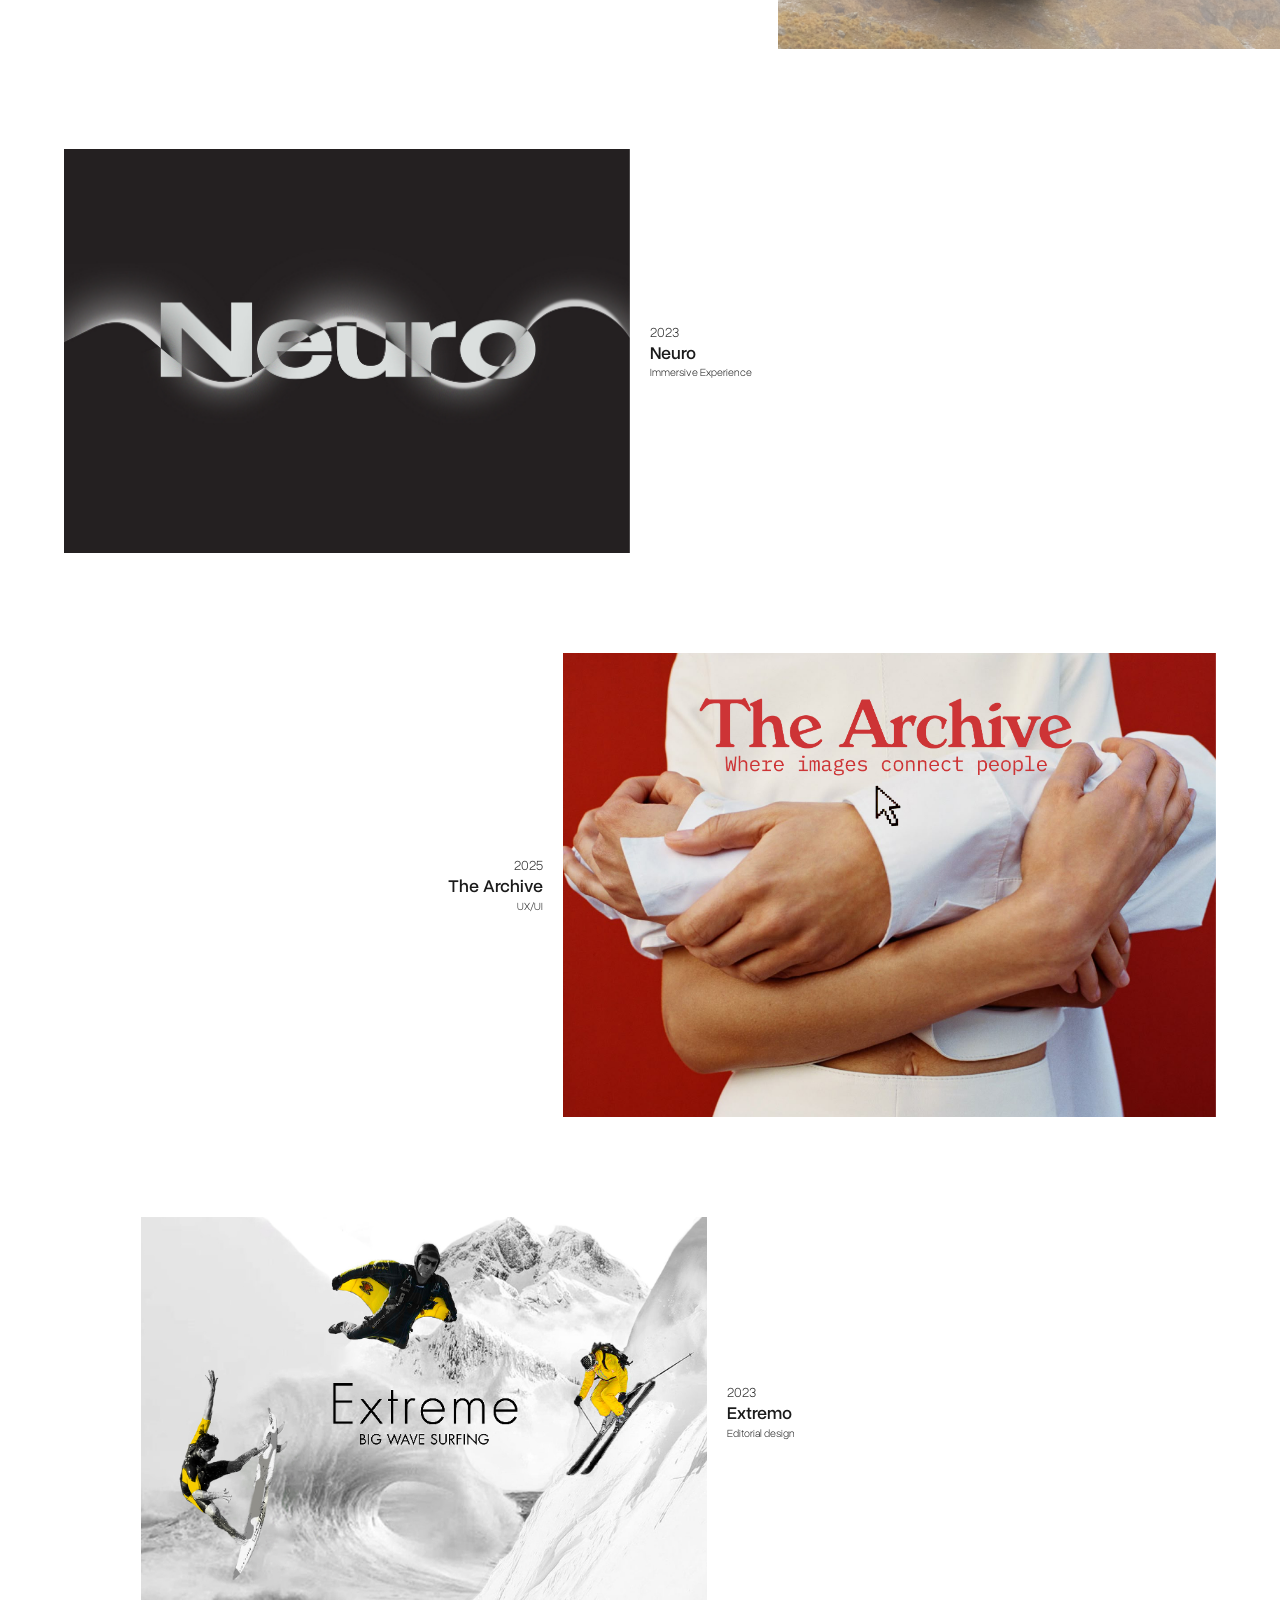
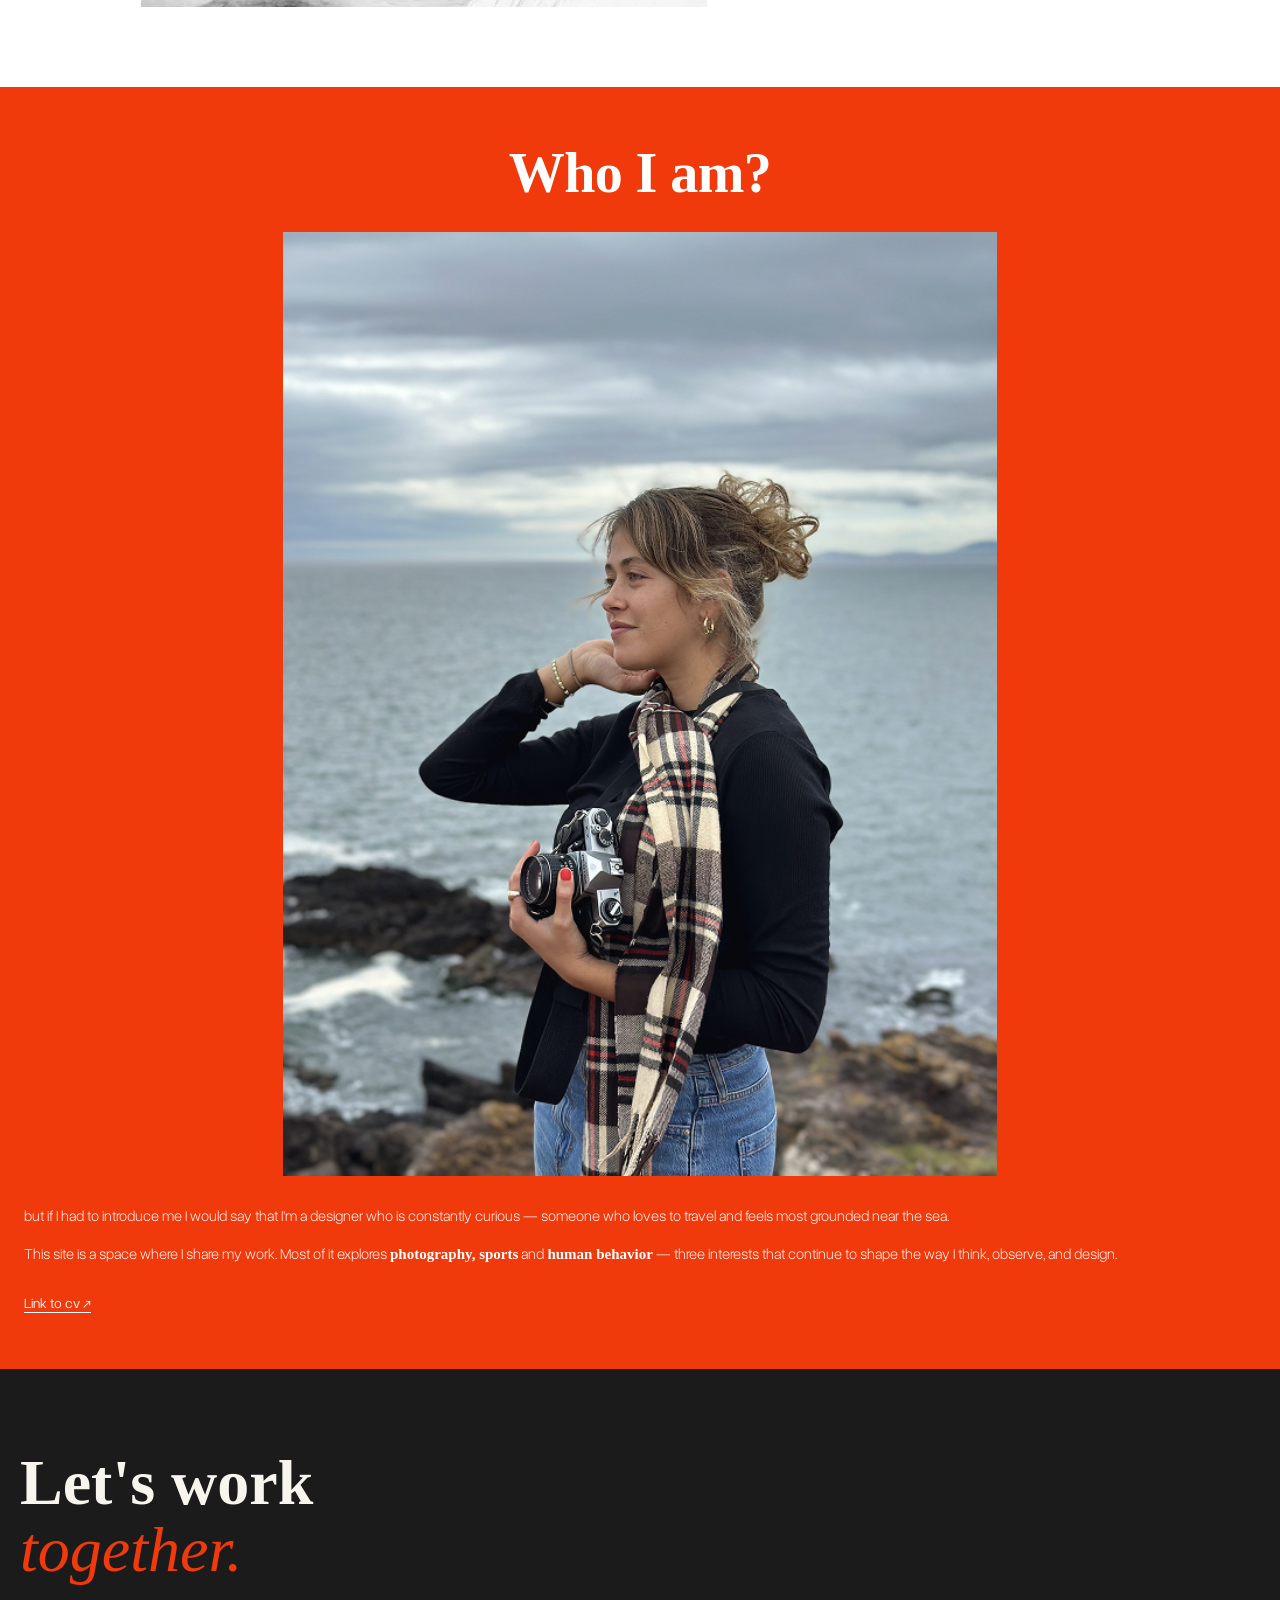
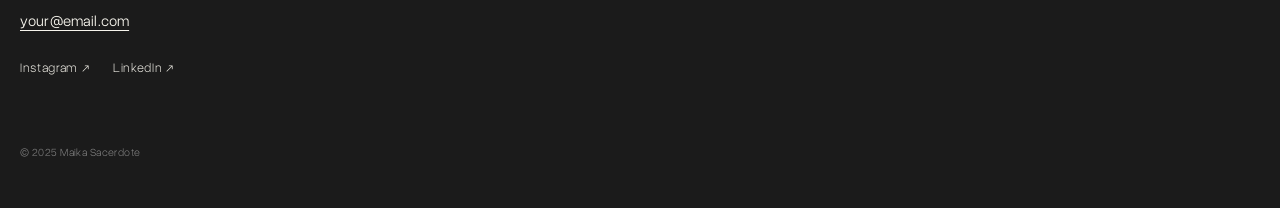
==== commit e8bc2118: "changes" ====
--- a/index.html
+++ b/index.html
@@ -105,29 +105,17 @@
 
   <!-- ABOUT -->
   <section class="about" id="about">
-    <h2 class="about__title">Hi! This is me, <span class="about__name">Maika.</span></h2>
+    <h2 class="about__title">Who I am?</h2>
     <div class="about__photo">
       <img src="assets/images/fotoYO.jpg" alt="Maika Sacerdote" />
     </div>
     <div class="about__bio">
-      <p>I don't like defining myself but if I had to introduce me, I would say that I'm a designer who is constantly curious —</p>
-      <p>This site is a space where I share my work. Most of it explores <strong class="highlight">photography, sports</strong> and <strong class="highlight">human behavior</strong> — three interests that continue to shape the way I think, observe, and design.</p>
+      <p>but if I had to introduce me I would say that I'm a designer who is constantly curious — someone who loves to travel and feels most grounded near the sea.</p>
+      <p>This site is a space where I share my work. Most of it explores <strong class="about__bold">photography, sports</strong> and <strong class="about__bold">human behavior</strong> — three interests that continue to shape the way I think, observe, and design.</p>
     </div>
     <a href="assets/files/maika-cv.pdf" target="_blank" class="about__cv">
-      Link to CV <span class="about__cv-arrow">↗</span>
+      Link to cv ↗
     </a>
-    <div class="about__services">
-      <h3 class="services__title">SERVICES</h3>
-      <ul class="services__list">
-        <li>GRAPHIC DESIGN</li>
-        <li>UX / UI</li>
-        <li>ART DIRECTION</li>
-        <li>PHOTOGRAPHY</li>
-        <li>EDITORIAL DESIGN</li>
-        <li>AI TOOLS</li>
-        <li>WEB DEVELOPMENT</li>
-      </ul>
-    </div>
   </section>
 
   <!-- CONTACT -->
--- a/style.css
+++ b/style.css
@@ -88,6 +88,17 @@
   align-items: center;
   justify-content: space-between;
   padding: 12px 16px;
+  transition: transform 0.3s ease, background 0.3s ease;
+}
+
+.nav--hidden {
+  transform: translateY(-100%);
+}
+
+.nav--scrolled {
+  background: #fff;
+  box-shadow: 0 1px 0 rgba(0, 0, 0, 0.06);
+  transition: background 0.3s ease;
 }
 
 .nav__center {
@@ -168,7 +179,7 @@
 .hero__subtitle {
   font-family: var(--font-sans);
   font-weight: 400;
-  font-size: 32px;
+  font-size: 24px;
   color: var(--red);
   line-height: 1;
   margin-bottom: 0;
@@ -193,17 +204,18 @@
   font-family: var(--font-serif);
   font-weight: 100;
   font-style: italic;
-  font-size: 13px;
+  font-size: 15px;
   color: var(--cream);
 }
 
 /* ─── WORK ───────────────────────────────────────────────────────────────── */
 .work {
-  background: linear-gradient(to bottom, var(--bg), var(--bg-work));
+  background: #fff;
   padding: 64px 0 80px;
   display: flex;
   flex-direction: column;
-  gap: 72px;
+  gap: 100px;
+  overflow-x: clip;
 }
 
 .work__heading {
@@ -217,21 +229,22 @@
 
 /* ─── PROJECT CARD ───────────────────────────────────────────────────────── */
 .project {
-  display: grid;
-  grid-template-columns: 1fr 1fr;
+  display: flex;
+  flex-direction: row;
   align-items: center;
-  width: 100%;
+  gap: 20px;
+  width: 85%;
 }
 
 .project__image {
+  flex: 0 0 52%;
   display: block;
   overflow: hidden;
 }
 
 .project__image img {
   width: 100%;
-  height: 130px;
-  object-fit: cover;
+  height: auto;
   display: block;
   transition: transform 0.4s ease;
 }
@@ -240,95 +253,83 @@
   transform: scale(1.04);
 }
 
-/* image on left */
-.project--img-left .project__image {
-  grid-column: 1;
-  grid-row: 1;
-}
-.project--img-left .project__info {
-  grid-column: 2;
-  grid-row: 1;
-  padding-left: 16px;
-}
-
-/* image on right */
-.project--img-right .project__image {
-  grid-column: 2;
-  grid-row: 1;
-}
-.project--img-right .project__info {
-  grid-column: 1;
-  grid-row: 1;
-}
+.project__info {
+  flex: 1;
+  min-width: 0;
+  display: flex;
+  flex-direction: column;
+  gap: 0;
+}
+
 .project--img-right .project__info--left {
-  padding-left: 20px;
-  padding-right: 12px;
   text-align: right;
 }
 
-.project__info {
-  display: flex;
-  flex-direction: column;
-  gap: 0;
+/* ── Editorial positioning — each card at a different x ── */
+.project:nth-of-type(1) { margin-left: 2%; }
+.project:nth-of-type(2) { margin-left: 20%; }
+.project:nth-of-type(3) { margin-left: 5%; }
+.project:nth-of-type(4) { margin-left: 10%; }
+.project:nth-of-type(5) { margin-left: 11%; }
+
+/* ── Bigger images for Nike Run and The Archive ── */
+.project:nth-of-type(1) .project__image,
+.project:nth-of-type(4) .project__image {
+  flex: 0 0 60%;
 }
 
 .project__year {
   font-family: var(--font-sans);
   font-weight: 350;
-  font-size: 12px;
+  font-size: 14px;
   color: var(--dark);
 }
 
 .project__title {
   font-family: var(--font-sans);
-  font-weight: 400;
-  font-size: 15px;
+  font-weight: 500;
+  font-size: 18px;
   color: var(--dark);
   line-height: 1.3;
+  white-space: nowrap;
 }
 
 .project__category {
   font-family: var(--font-sans);
   font-weight: 300;
-  font-size: 9px;
+  font-size: 11px;
   color: var(--dark);
 }
 
 
 /* ─── ABOUT ──────────────────────────────────────────────────────────────── */
 .about {
-  background-color: var(--bg);
-  padding: 80px 20px 80px;
+  background-color: var(--red);
+  padding: 56px 24px 56px;
   display: flex;
   flex-direction: column;
   gap: 28px;
 }
 
 .about__title {
-  font-family: var(--font-sans);
-  font-weight: 400;
-  font-size: 30px;
-  color: var(--dark);
+  font-family: var(--font-serif);
+  font-weight: 700;
+  font-size: clamp(38px, 10vw, 56px);
+  color: #fff;
+  text-align: center;
   line-height: 1.1;
-  letter-spacing: -0.02em;
-}
-
-.about__name {
-  font-family: var(--font-serif);
-  font-weight: 700;
-  color: var(--red);
+  letter-spacing: -0.01em;
 }
 
 .about__photo {
-  width: 100%;
+  width: 58%;
+  align-self: center;
   overflow: hidden;
 }
 
 .about__photo img {
   width: 100%;
-  aspect-ratio: 1 / 1;
-  object-fit: cover;
-  object-position: center bottom;
+  height: auto;
   display: block;
 }
 
@@ -336,65 +337,28 @@
   display: flex;
   flex-direction: column;
   gap: 14px;
+  font-family: var(--font-sans);
   font-size: 15px;
+  font-weight: 300;
   line-height: 1.6;
-  color: var(--mid);
-  text-align: justify;
-}
-
-.highlight {
-  font-weight: 700;
-  color: var(--red);
+  color: #fff;
+}
+
+.about__bold {
+  font-family: var(--font-serif);
+  font-weight: 700;
+  font-style: normal;
+  color: #fff;
 }
 
 .about__cv {
-  display: inline-flex;
-  align-items: center;
-  gap: 4px;
-  align-self: flex-end;
+  align-self: flex-start;
   font-family: var(--font-sans);
   font-size: 14px;
-  color: var(--dark);
+  font-weight: 400;
+  color: #fff;
   text-decoration: underline;
-  text-underline-offset: 3px;
-}
-
-.about__cv-arrow {
-  text-decoration: none;
-  font-size: 16px;
-}
-
-.about__services {
-  display: flex;
-  flex-direction: column;
-  align-items: flex-start;
-  gap: 12px;
-  padding-top: 20px;
-}
-
-.services__title {
-  font-family: var(--font-sans);
-  font-weight: 500;
-  font-size: 16px;
-  letter-spacing: 0.04em;
-  color: var(--dark);
-}
-
-.services__list {
-  list-style: none;
-  display: flex;
-  flex-direction: column;
-  align-items: flex-start;
-  gap: 4px;
-}
-
-.services__list li {
-  font-family: var(--font-sans);
-  font-weight: 350;
-  font-size: 13px;
-  letter-spacing: 0.02em;
-  color: var(--dark);
-  line-height: 1.2;
+  text-underline-offset: 4px;
 }
 
 /* ─── CONTACT ────────────────────────────────────────────────────────────── */
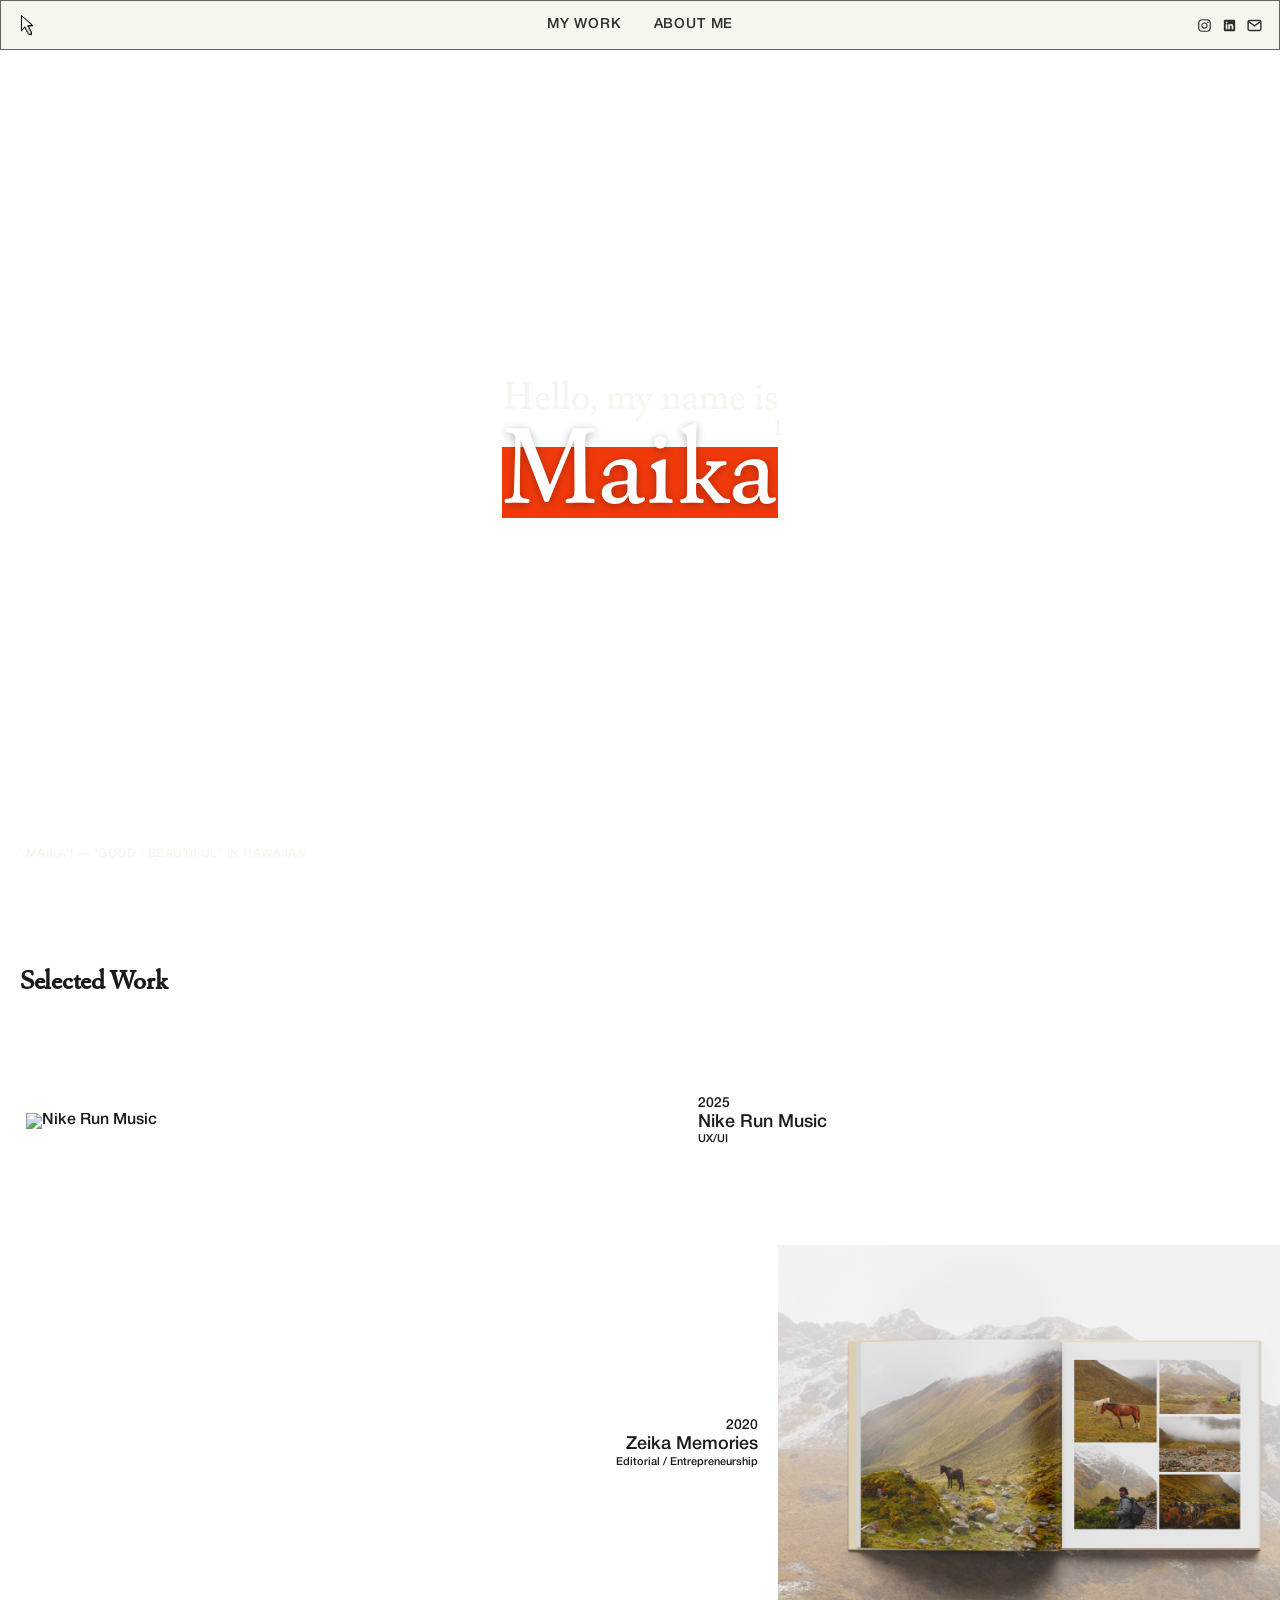
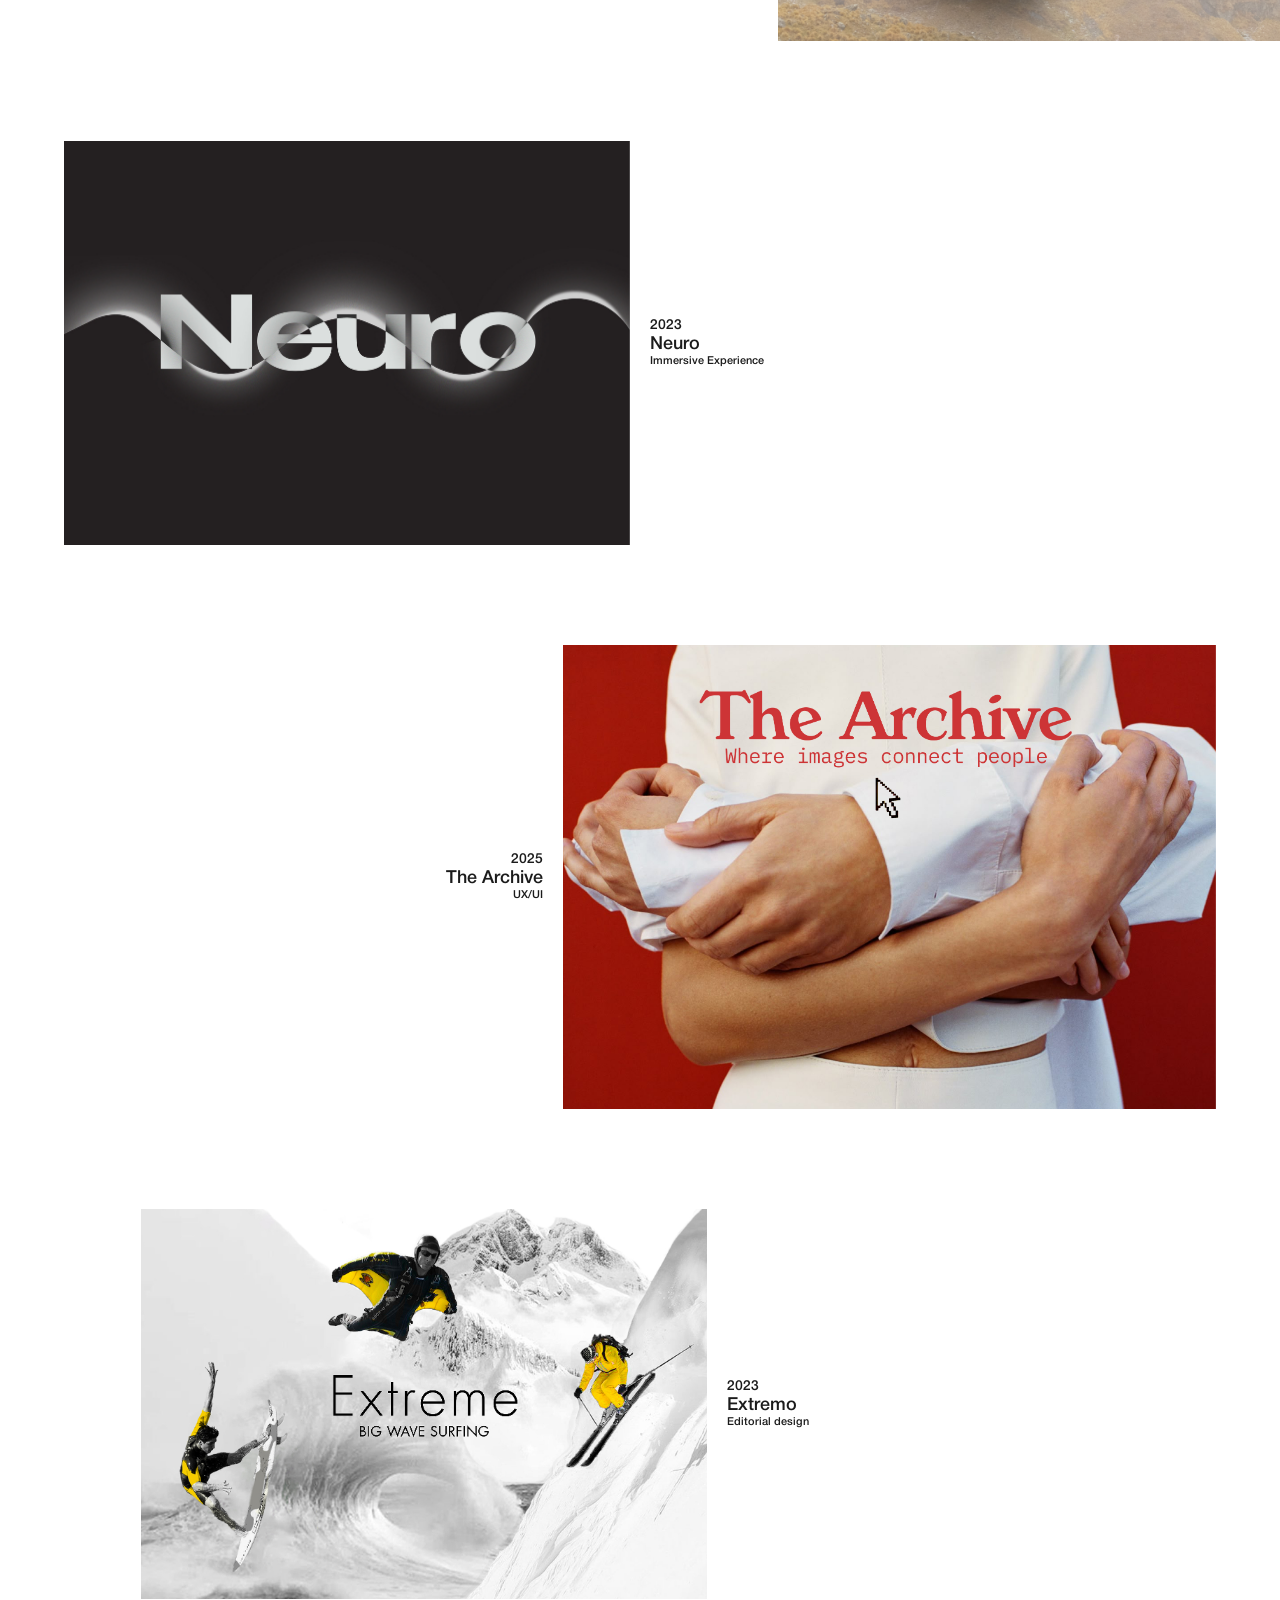
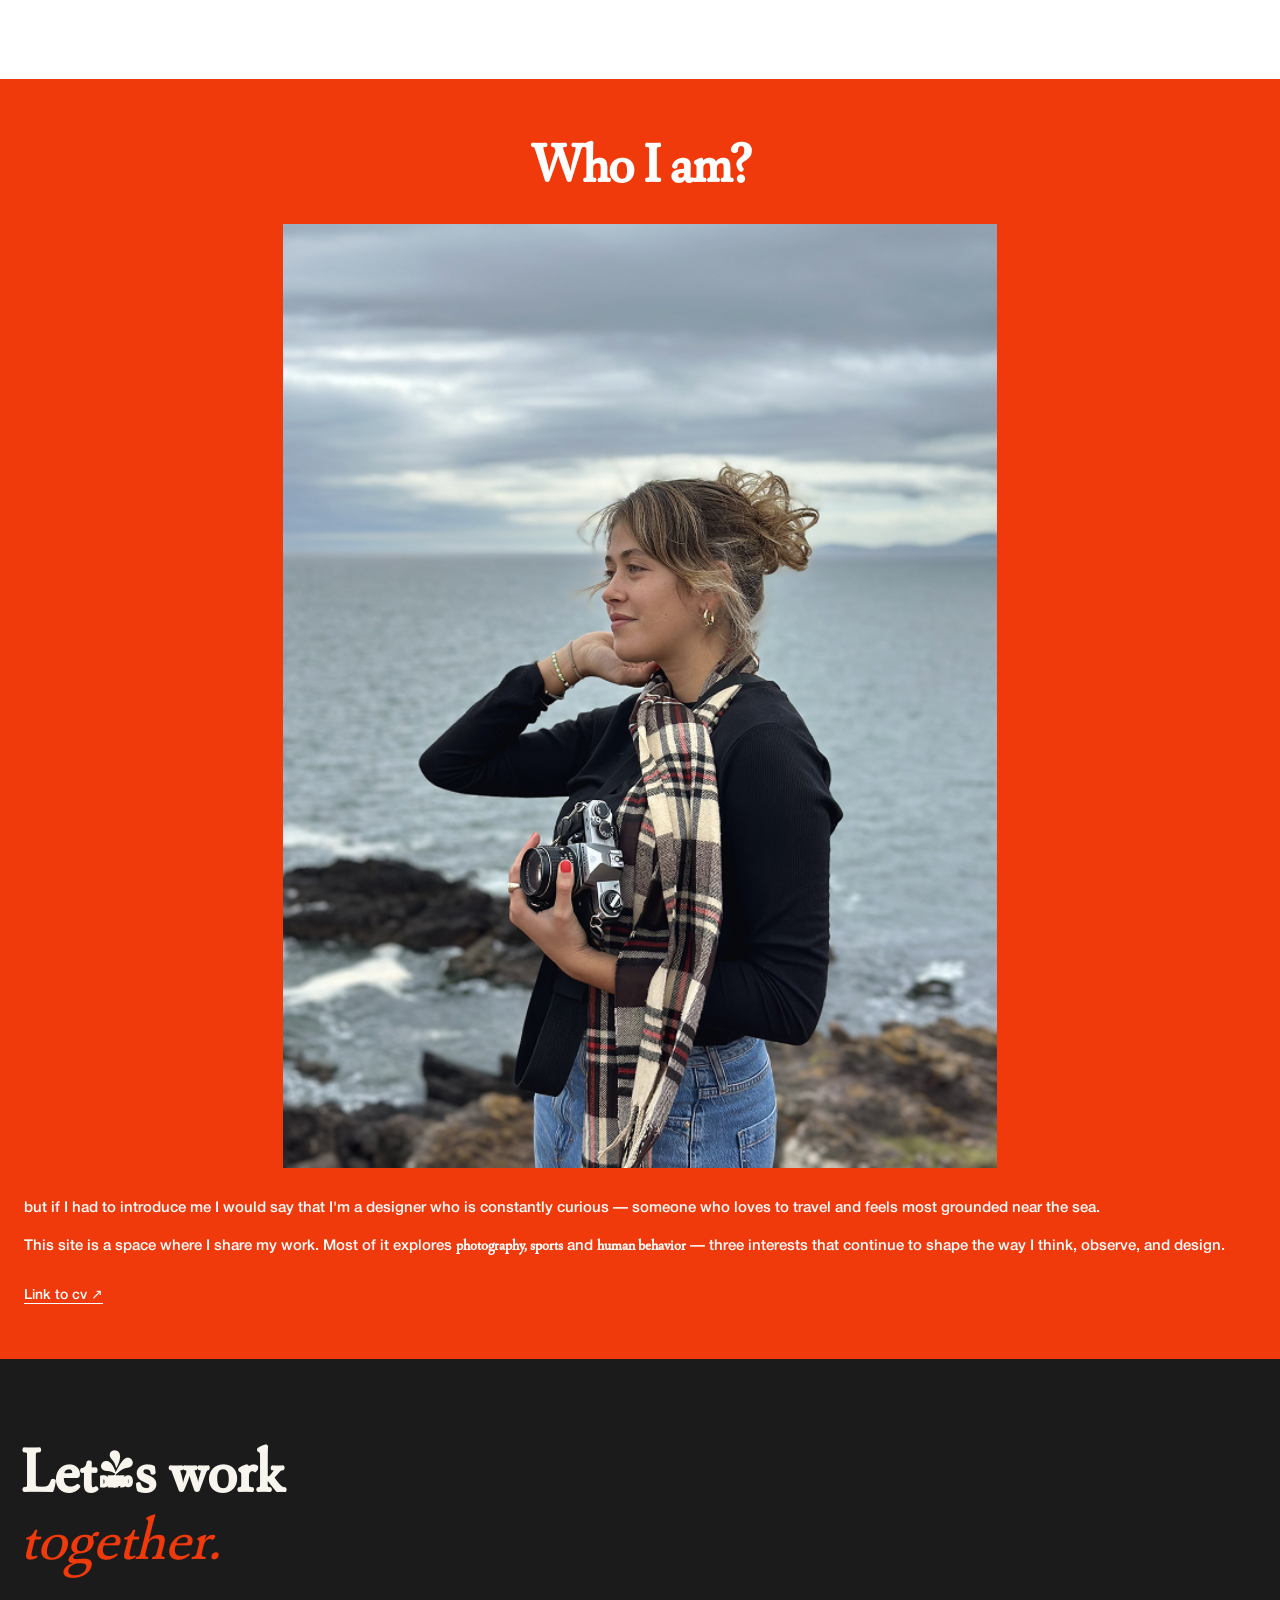
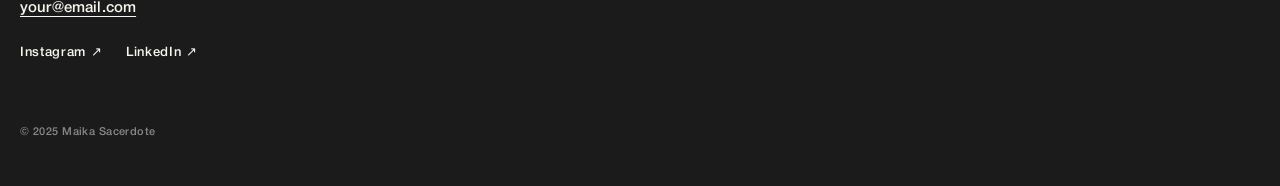
==== commit 4385af63: "changes" ====
--- a/index.html
+++ b/index.html
@@ -4,7 +4,7 @@
   <meta charset="UTF-8" />
   <meta name="viewport" content="width=device-width, initial-scale=1.0" />
   <title>Maika Sacerdote</title>
-  <link rel="stylesheet" href="https://use.typekit.net/ddt8web.css" />
+  <link rel="icon" type="image/svg+xml" href="assets/images/cursor2.svg" />
   <link rel="stylesheet" href="style.css" />
 </head>
 <body>
@@ -12,7 +12,7 @@
   <!-- NAV -->
   <nav class="nav" id="nav">
     <a href="#hero" class="nav__logo" aria-label="Home">
-      <span class="nav__dot"></span>
+      <img src="assets/images/cursor2.svg" alt="" class="nav__dot" />
     </a>
     <div class="nav__center">
       <a href="#work" class="nav__link">MY WORK</a>
@@ -35,8 +35,13 @@
   <section class="hero" id="hero">
     <div class="hero__bg"></div>
     <div class="hero__content">
-      <p class="hero__subtitle">My name is</p>
-      <h1 class="hero__name">Maika</h1>
+      <div class="hero__text-block">
+        <p class="hero__subtitle">Hello, my name is</p>
+        <div class="hero__name-wrap">
+          <h1 class="hero__name"><span class="highlight-reveal">Maika</span></h1>
+          <span class="hero__sup">1</span>
+        </div>
+      </div>
     </div>
     <p class="hero__footnote">¹ maikaʻi — "good / beautiful" in Hawaiian</p>
   </section>
--- a/style.css
+++ b/style.css
@@ -1,39 +1,18 @@
 /* ─── FONTS ──────────────────────────────────────────────────────────────── */
-/* Century Old Style — loaded via Adobe Fonts (Typekit)                      */
-/* Overused Grotesk — loaded from local files                                */
+/* Capricho Medium — display / headings                                      */
+/* Helvetica Neue  — body, nav, UI text                                      */
 
 @font-face {
-  font-family: 'OverusedGrotesk';
-  src: url('assets/fonts/OverusedGrotesk-Light.otf') format('opentype');
-  font-weight: 300;
-  font-style: normal;
-}
-
-@font-face {
-  font-family: 'OverusedGrotesk';
-  src: url('assets/fonts/OverusedGrotesk-Book.otf') format('opentype');
-  font-weight: 400;
-  font-style: normal;
-}
-
-@font-face {
-  font-family: 'OverusedGrotesk';
-  src: url('assets/fonts/OverusedGrotesk-Medium.otf') format('opentype');
+  font-family: 'Capricho';
+  src: url('assets/fonts/fonnts.com-capricho-medium.otf') format('opentype');
   font-weight: 500;
   font-style: normal;
 }
 
 @font-face {
-  font-family: 'OverusedGrotesk';
-  src: url('assets/fonts/OverusedGrotesk-SemiBold.otf') format('opentype');
-  font-weight: 600;
-  font-style: normal;
-}
-
-@font-face {
-  font-family: 'OverusedGrotesk';
-  src: url('assets/fonts/OverusedGrotesk-Bold.otf') format('opentype');
-  font-weight: 700;
+  font-family: 'HelveticaNeue';
+  src: url('assets/fonts/HelveticaNeueMedium.otf') format('opentype');
+  font-weight: 400;
   font-style: normal;
 }
 
@@ -51,8 +30,8 @@
   --mid: #242424;
   --bg: #ffffff;
   --bg-work: #e9e9e9;
-  --font-serif: 'century-old-style-std', Georgia, serif;
-  --font-sans: 'OverusedGrotesk', sans-serif;
+  --font-display: 'Capricho', Georgia, serif;
+  --font-sans: 'HelveticaNeue', Helvetica, Arial, sans-serif;
 }
 
 html {
@@ -67,6 +46,15 @@
   overflow-x: hidden;
 }
 
+@media (hover: hover) and (pointer: fine) {
+  html, body {
+    cursor: url('assets/images/cursor2.svg') 0 0, auto;
+  }
+  a, button {
+    cursor: url('assets/images/cursor2.svg') 0 0, pointer;
+  }
+}
+
 a {
   text-decoration: none;
   color: inherit;
@@ -75,6 +63,29 @@
 img {
   display: block;
   max-width: 100%;
+}
+
+/* ─── HIGHLIGHT REVEAL ───────────────────────────────────────────────────── */
+.highlight-reveal {
+  position: relative;
+  display: inline-block;
+}
+
+.highlight-reveal .highlight-bg {
+  position: absolute;
+  bottom: 0.05em;
+  left: 0;
+  right: 0;
+  height: 0.62em;
+  background: #F13A0C;
+  z-index: -1;
+  transform: scaleX(0);
+  transform-origin: left;
+  transition: transform 800ms cubic-bezier(0.76, 0, 0.24, 1);
+}
+
+.highlight-reveal.is-highlighted .highlight-bg {
+  transform: scaleX(1);
 }
 
 /* ─── NAV ────────────────────────────────────────────────────────────────── */
@@ -87,8 +98,10 @@
   display: flex;
   align-items: center;
   justify-content: space-between;
-  padding: 12px 16px;
-  transition: transform 0.3s ease, background 0.3s ease;
+  padding: 14px 16px;
+  background: var(--cream);
+  border: 1px solid #656565;
+  transition: transform 0.3s ease;
 }
 
 .nav--hidden {
@@ -96,47 +109,44 @@
 }
 
 .nav--scrolled {
-  background: #fff;
-  box-shadow: 0 1px 0 rgba(0, 0, 0, 0.06);
-  transition: background 0.3s ease;
+  background: var(--cream);
 }
 
 .nav__center {
-  position: absolute;
-  left: 50%;
-  transform: translateX(-50%);
-  display: flex;
-  gap: 40px;
+  flex: 1;
+  display: flex;
+  justify-content: center;
+  gap: 32px;
 }
 
 .nav__logo {
-  display: flex;
-  align-items: center;
+  flex: 1;
+  display: flex;
+  align-items: center;
+}
+
+.nav__dot {
+  width: 20px;
+  height: 20px;
+  display: block;
   flex-shrink: 0;
 }
 
-.nav__dot {
-  width: 12px;
-  height: 12px;
-  border-radius: 50%;
-  background-color: var(--red);
-  display: block;
-  flex-shrink: 0;
-}
-
 .nav__link {
   font-family: var(--font-sans);
-  font-weight: 600;
+  font-weight: 400;
   font-size: 14px;
-  color: var(--red);
+  color: #2f2f2f;
   letter-spacing: 0.06em;
   white-space: nowrap;
 }
 
 .nav__socials {
-  display: flex;
-  align-items: center;
-  gap: 5px;
+  flex: 1;
+  display: flex;
+  align-items: center;
+  justify-content: flex-end;
+  gap: 8px;
 }
 
 .nav__icon {
@@ -156,56 +166,94 @@
   overflow: hidden;
   display: flex;
   flex-direction: column;
+  align-items: center;
   justify-content: center;
 }
 
 .hero__bg {
   position: absolute;
   inset: 0;
-  background-image: url('assets/images/LandingPortfolioMobile.JPG');
+  background-image: url('assets/images/LandingPortfolioMobile.jpg');
   background-size: cover;
   background-position: center top;
   z-index: 0;
 }
 
+@media (min-width: 768px) {
+  .hero__bg {
+    background-image: url('assets/images/LandingPortfolioDesktop.jpg');
+    background-position: center center;
+  }
+}
+
 .hero__content {
   position: relative;
   z-index: 1;
-  padding: 0 18px;
-  margin-bottom: 8px;
+  padding: 0 24px;
+}
+
+.hero__text-block {
+  display: flex;
+  flex-direction: column;
+  align-items: center;
   text-align: center;
 }
 
 .hero__subtitle {
-  font-family: var(--font-sans);
-  font-weight: 400;
-  font-size: 24px;
-  color: var(--red);
+  font-family: var(--font-display);
+  font-weight: 500;
+  font-size: clamp(28px, 10vw, 42px);
+  color: var(--cream);
   line-height: 1;
-  margin-bottom: 0;
-  text-align: left;
+  margin-bottom: -4px;
+  white-space: nowrap;
+}
+
+.hero__name-wrap {
+  position: relative;
+  display: inline-block;
 }
 
 .hero__name {
-  font-family: var(--font-serif);
-  font-weight: 700;
-  font-size: clamp(90px, 30vw, 130px);
-  color: var(--red);
+  font-family: var(--font-display);
+  font-weight: 500;
+  font-size: clamp(90px, 24vw, 115px);
+  color: var(--cream);
   line-height: 0.95;
-  letter-spacing: 0.04em;
-  text-align: center;
+  letter-spacing: 0.02em;
+  display: inline;
+}
+
+.hero__name .highlight-reveal {
+  color: #fff;
+  text-shadow: 0px 2px 8px rgba(0, 0, 0, 0.3);
+  position: relative;
+  z-index: 1;
+}
+
+.hero__sup {
+  font-family: var(--font-display);
+  font-size: clamp(18px, 5vw, 24px);
+  color: var(--cream);
+  position: absolute;
+  top: 0.08em;
+  right: -0.25em;
+  line-height: 1;
+  z-index: 2;
 }
 
 .hero__footnote {
   position: absolute;
-  bottom: 80px;
+  bottom: 40px;
   left: 18px;
   z-index: 1;
-  font-family: var(--font-serif);
-  font-weight: 100;
-  font-style: italic;
-  font-size: 15px;
-  color: var(--cream);
+  font-family: var(--font-sans);
+  font-weight: 400;
+  font-style: normal;
+  font-size: 12px;
+  color: var(--cream);
+  letter-spacing: 0.04em;
+  text-transform: uppercase;
 }
 
 /* ─── WORK ───────────────────────────────────────────────────────────────── */
@@ -219,7 +267,7 @@
 }
 
 .work__heading {
-  font-family: var(--font-serif);
+  font-family: var(--font-display);
   font-weight: 700;
   font-size: 28px;
   letter-spacing: -0.01em;
@@ -312,7 +360,7 @@
 }
 
 .about__title {
-  font-family: var(--font-serif);
+  font-family: var(--font-display);
   font-weight: 700;
   font-size: clamp(38px, 10vw, 56px);
   color: #fff;
@@ -345,7 +393,7 @@
 }
 
 .about__bold {
-  font-family: var(--font-serif);
+  font-family: var(--font-display);
   font-weight: 700;
   font-style: normal;
   color: #fff;
@@ -372,7 +420,7 @@
 }
 
 .contact__title {
-  font-family: var(--font-serif);
+  font-family: var(--font-display);
   font-weight: 700;
   font-size: clamp(40px, 12vw, 64px);
   line-height: 1.05;
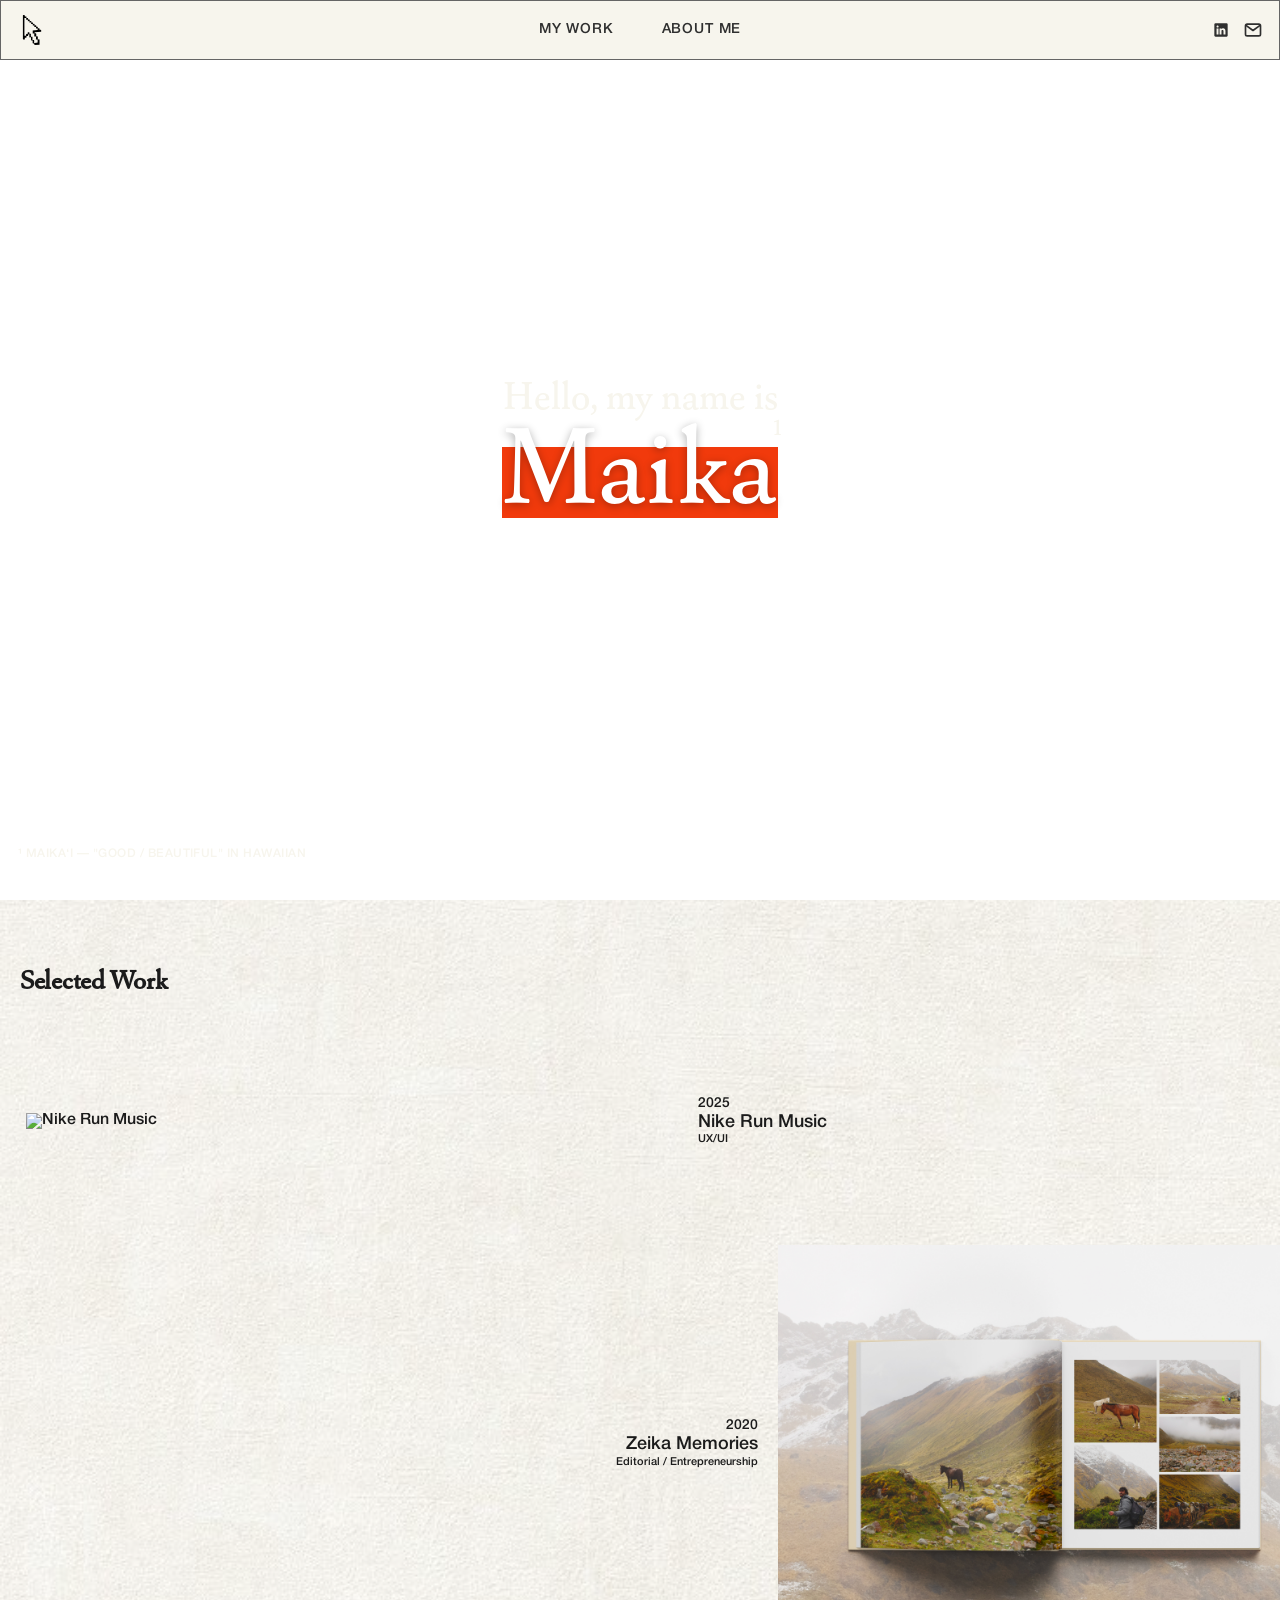
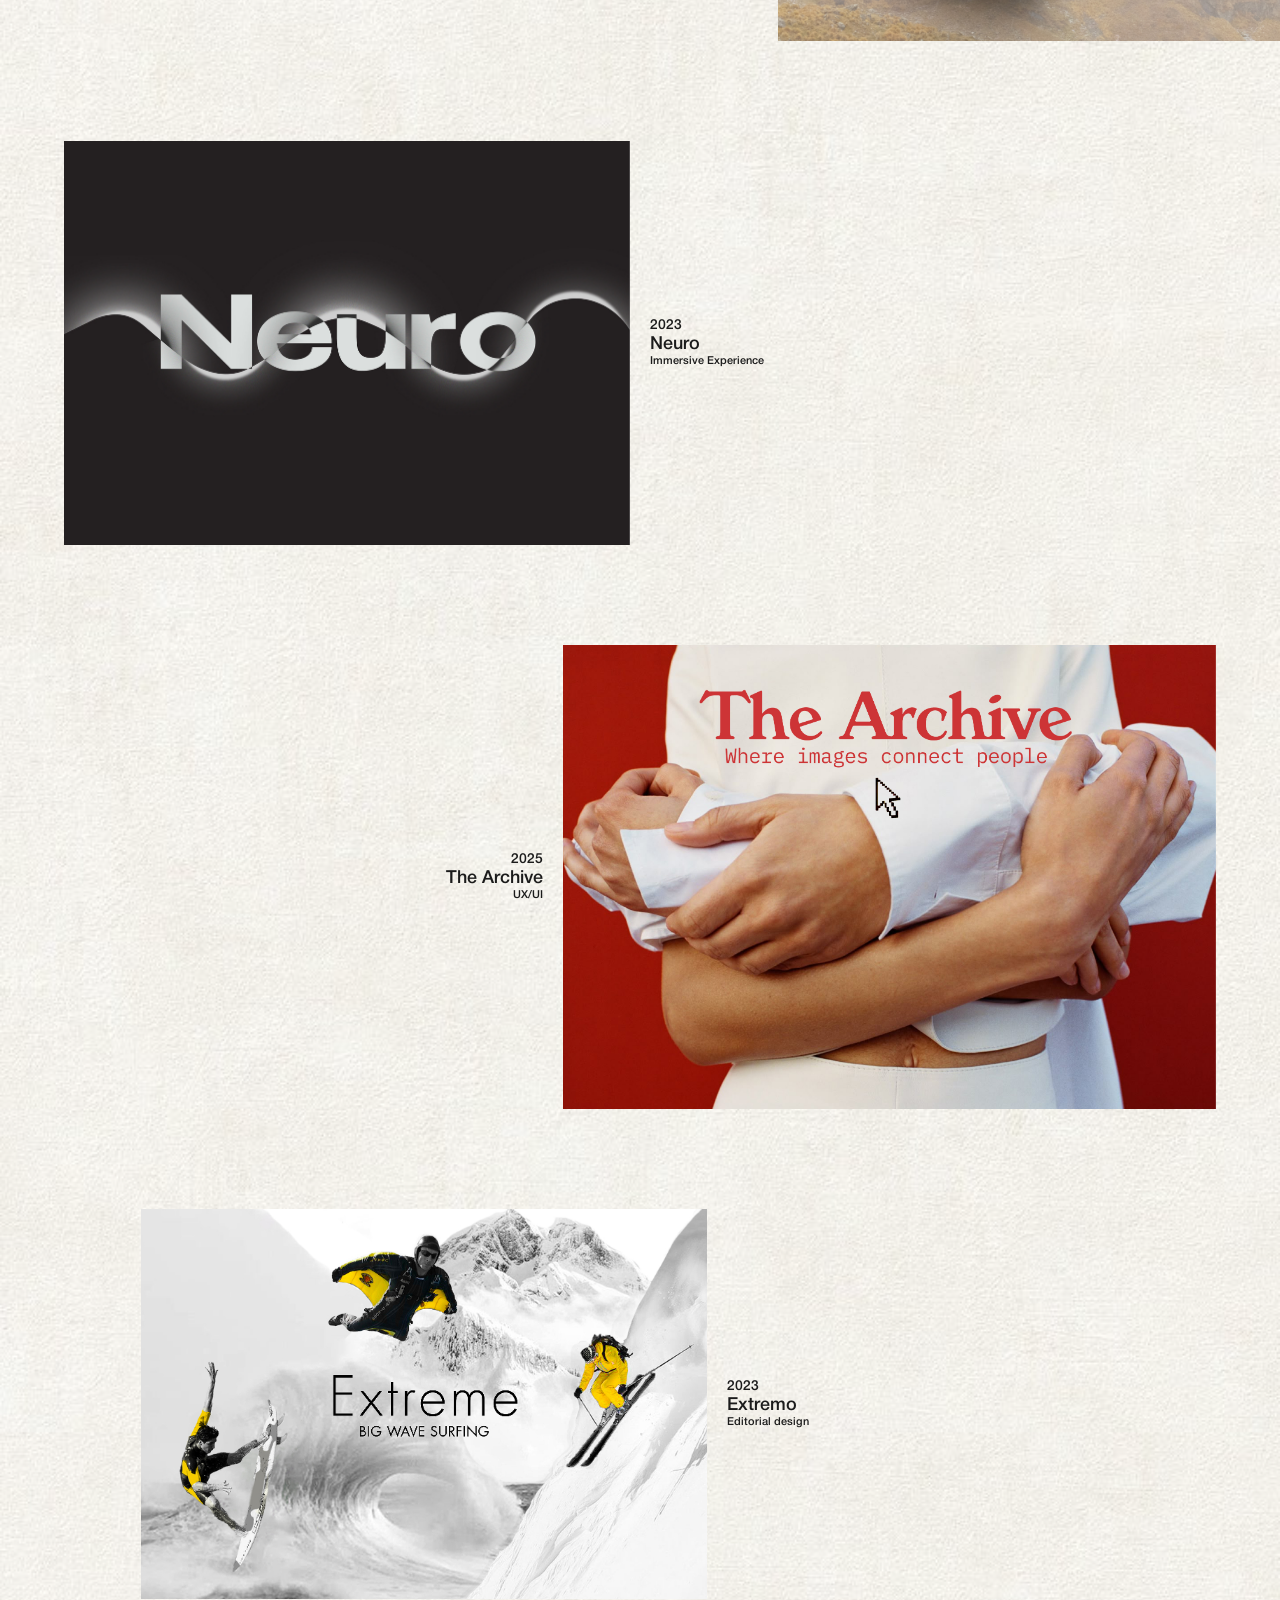
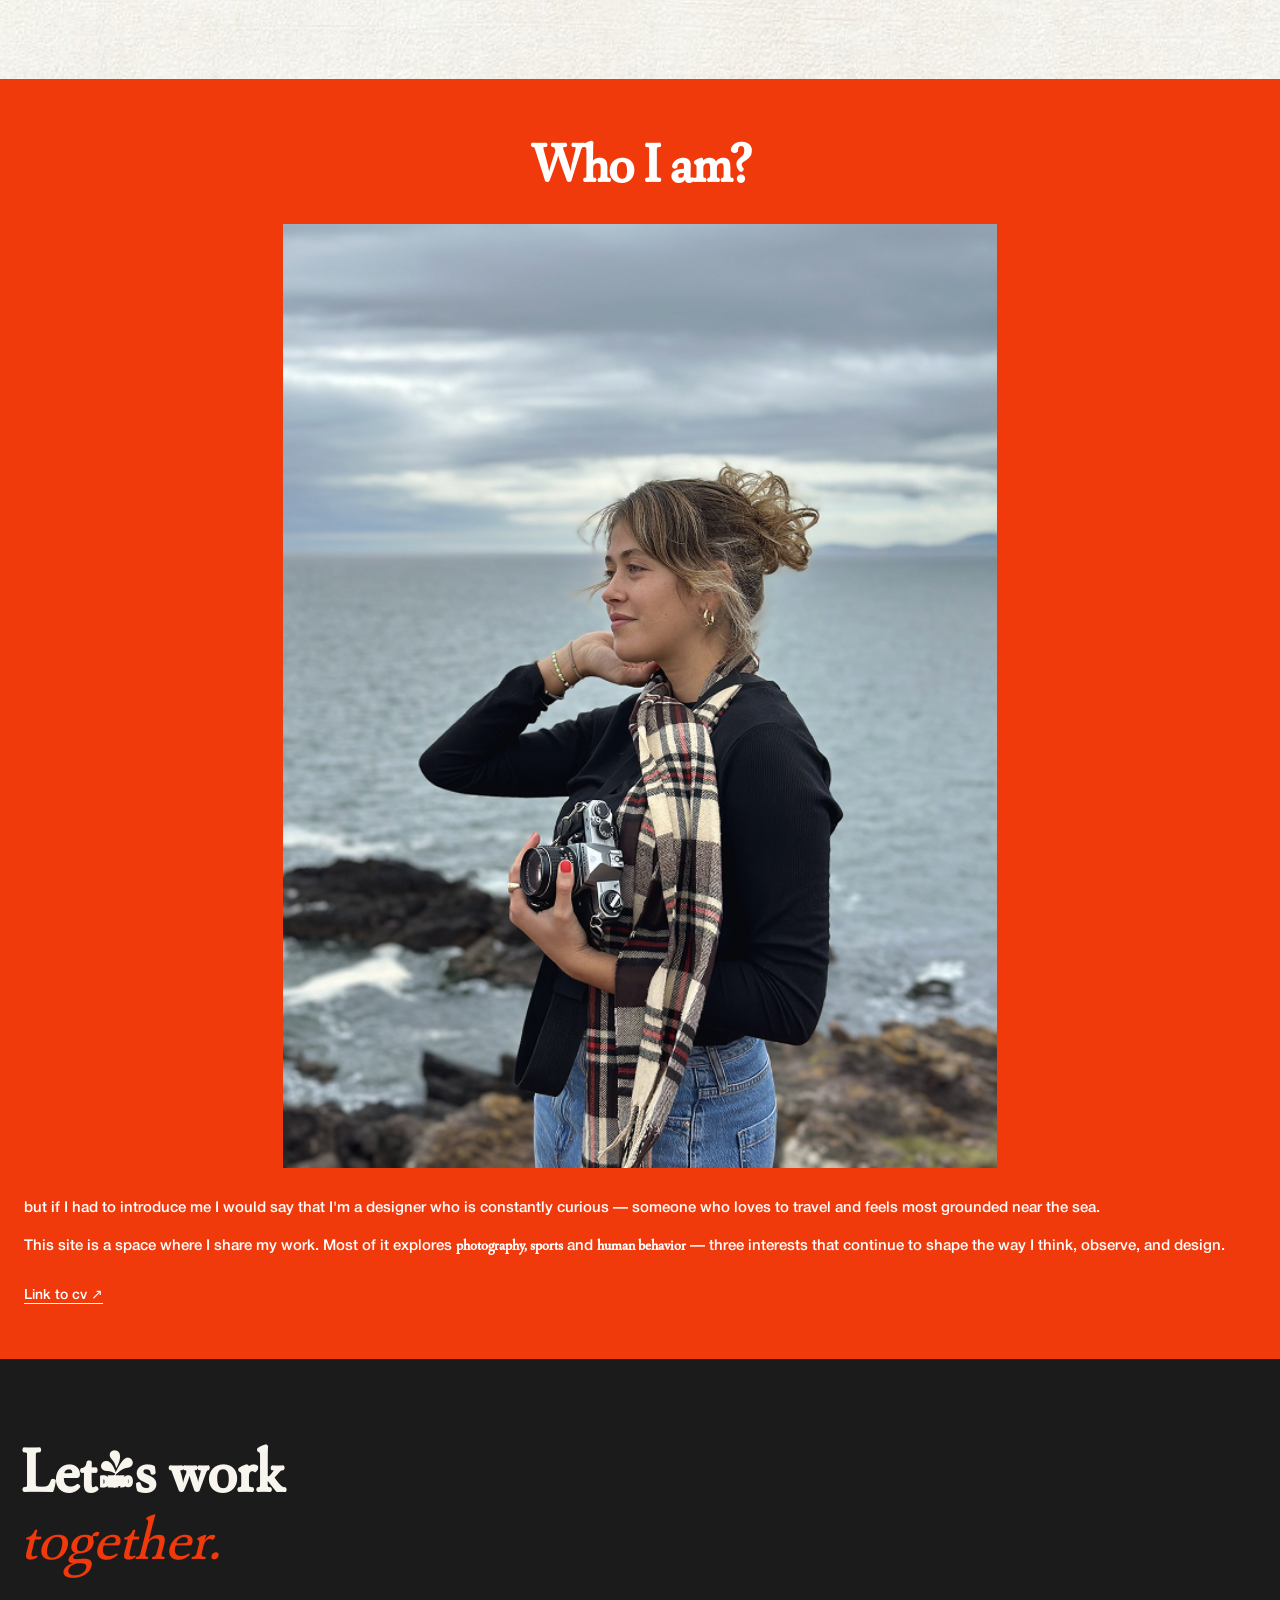
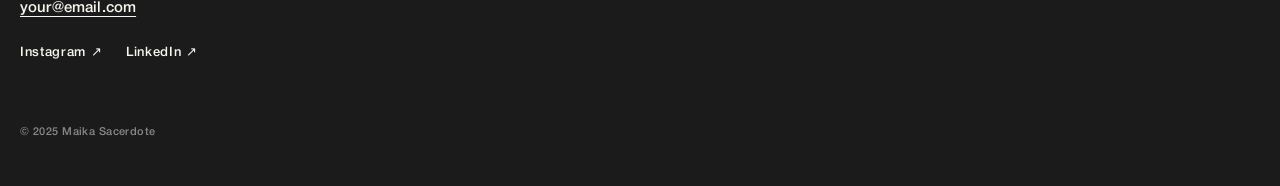
==== commit cc6dad4c: "changes" ====
--- a/index.html
+++ b/index.html
@@ -19,9 +19,6 @@
       <a href="#about" class="nav__link">ABOUT ME</a>
     </div>
     <div class="nav__socials">
-      <a href="https://www.instagram.com/" target="_blank" aria-label="Instagram">
-        <img src="assets/images/instagram.svg" alt="Instagram" class="nav__icon" />
-      </a>
       <a href="https://www.linkedin.com/" target="_blank" aria-label="LinkedIn">
         <img src="assets/images/linkedin.svg" alt="LinkedIn" class="nav__icon" />
       </a>
--- a/style.css
+++ b/style.css
@@ -95,12 +95,12 @@
   left: 0;
   right: 0;
   z-index: 100;
-  display: flex;
-  align-items: center;
-  justify-content: space-between;
+  display: grid;
+  grid-template-columns: 1fr 1fr 1fr;
+  align-items: center;
   padding: 14px 16px;
   background: var(--cream);
-  border: 1px solid #656565;
+  border: 1.5px solid #656565;
   transition: transform 0.3s ease;
 }
 
@@ -112,29 +112,28 @@
   background: var(--cream);
 }
 
+.nav__logo {
+  justify-self: start;
+  display: flex;
+  align-items: center;
+}
+
 .nav__center {
-  flex: 1;
-  display: flex;
-  justify-content: center;
-  gap: 32px;
-}
-
-.nav__logo {
-  flex: 1;
-  display: flex;
-  align-items: center;
+  justify-self: center;
+  display: flex;
+  gap: 48px;
 }
 
 .nav__dot {
-  width: 20px;
-  height: 20px;
+  width: 30px;
+  height: 30px;
   display: block;
   flex-shrink: 0;
 }
 
 .nav__link {
   font-family: var(--font-sans);
-  font-weight: 400;
+  font-weight: 300;
   font-size: 14px;
   color: #2f2f2f;
   letter-spacing: 0.06em;
@@ -142,19 +141,17 @@
 }
 
 .nav__socials {
-  flex: 1;
-  display: flex;
-  align-items: center;
-  justify-content: flex-end;
-  gap: 8px;
+  justify-self: end;
+  display: flex;
+  align-items: center;
+  gap: 12px;
 }
 
 .nav__icon {
-  width: 17px;
-  height: 17px;
+  width: 20px;
+  height: 20px;
   object-fit: contain;
   display: block;
-  vertical-align: middle;
 }
 
 /* ─── HERO ───────────────────────────────────────────────────────────────── */
@@ -173,7 +170,7 @@
 .hero__bg {
   position: absolute;
   inset: 0;
-  background-image: url('assets/images/LandingPortfolioMobile.jpg');
+  background-image: url('assets/images/LandingPortfolioMobile.webp');
   background-size: cover;
   background-position: center top;
   z-index: 0;
@@ -258,12 +255,30 @@
 
 /* ─── WORK ───────────────────────────────────────────────────────────────── */
 .work {
+  position: relative;
   background: #fff;
   padding: 64px 0 80px;
   display: flex;
   flex-direction: column;
   gap: 100px;
   overflow-x: clip;
+}
+
+.work::before {
+  content: '';
+  position: absolute;
+  inset: 0;
+  background-image: url('assets/images/fondo.jpg');
+  background-size: 100% auto;
+  background-repeat: repeat-y;
+  opacity: 0.6;
+  z-index: 0;
+  pointer-events: none;
+}
+
+.work > * {
+  position: relative;
+  z-index: 1;
 }
 
 .work__heading {
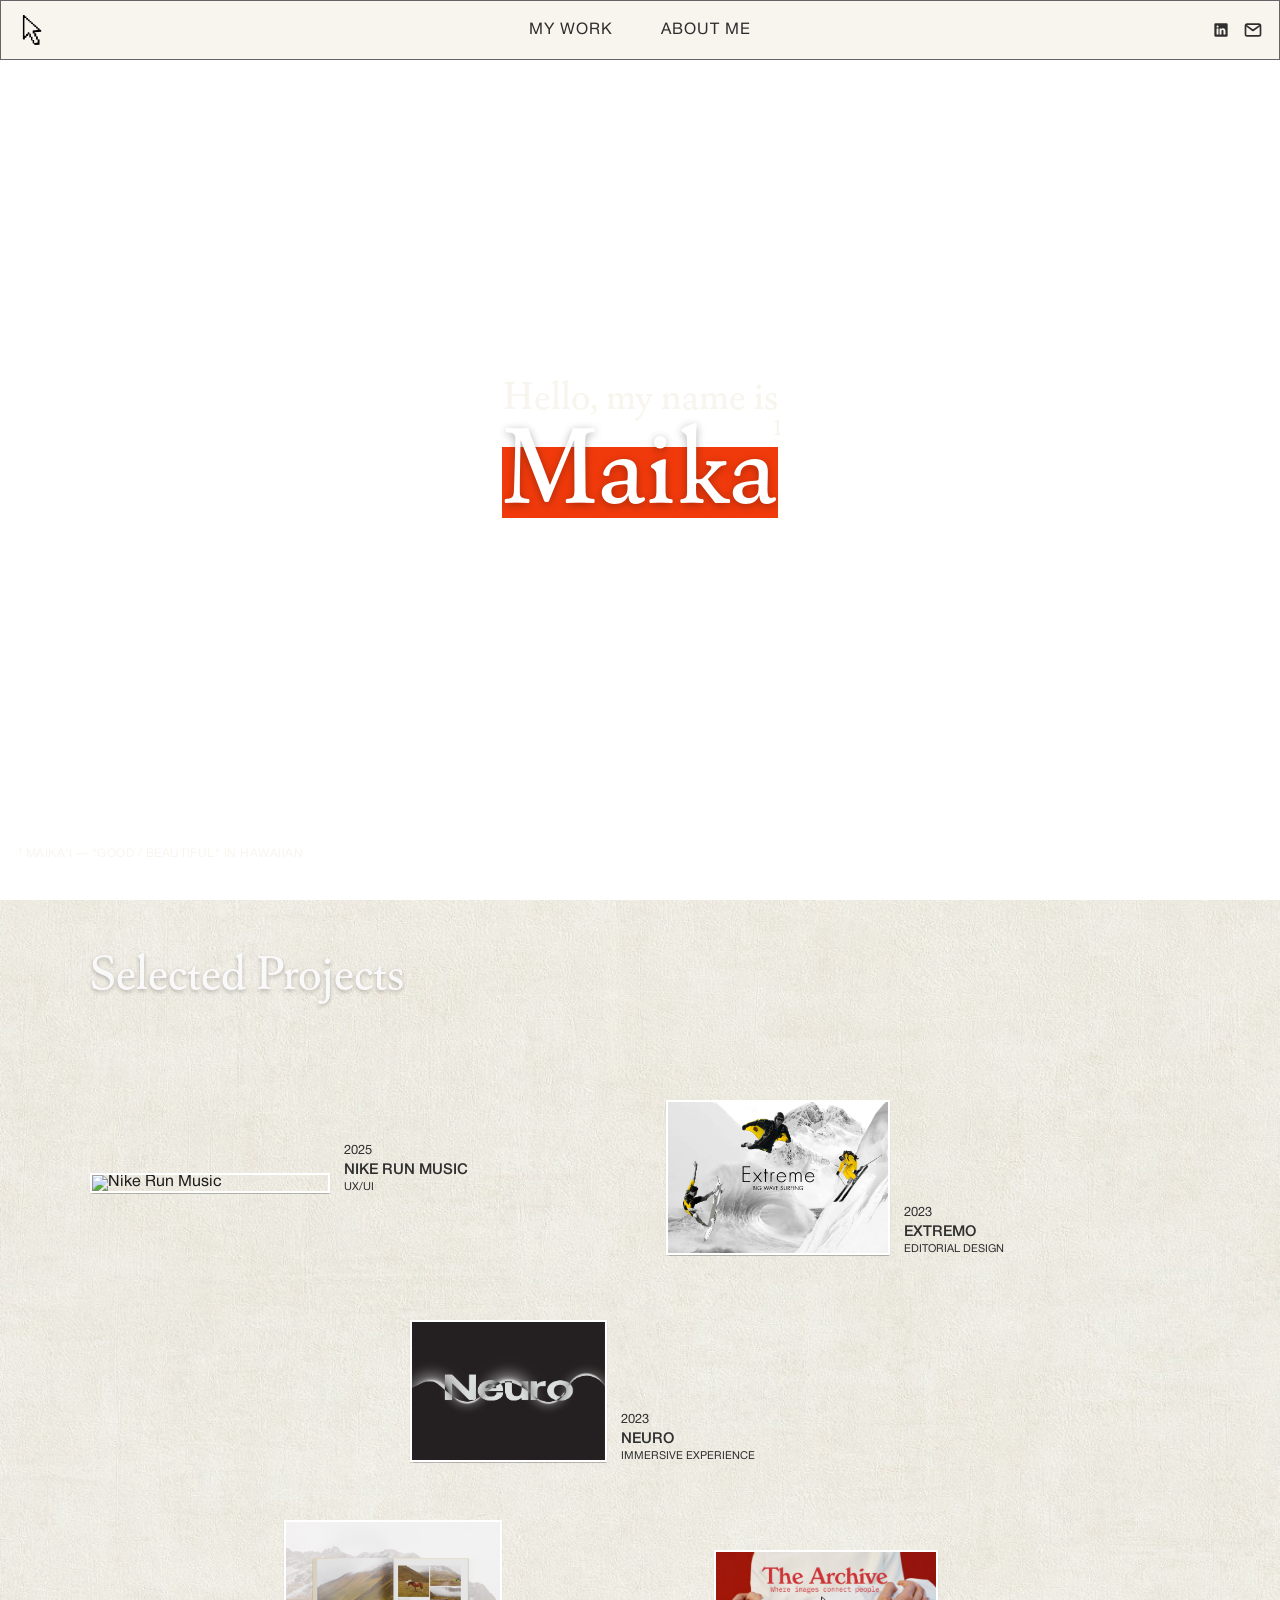
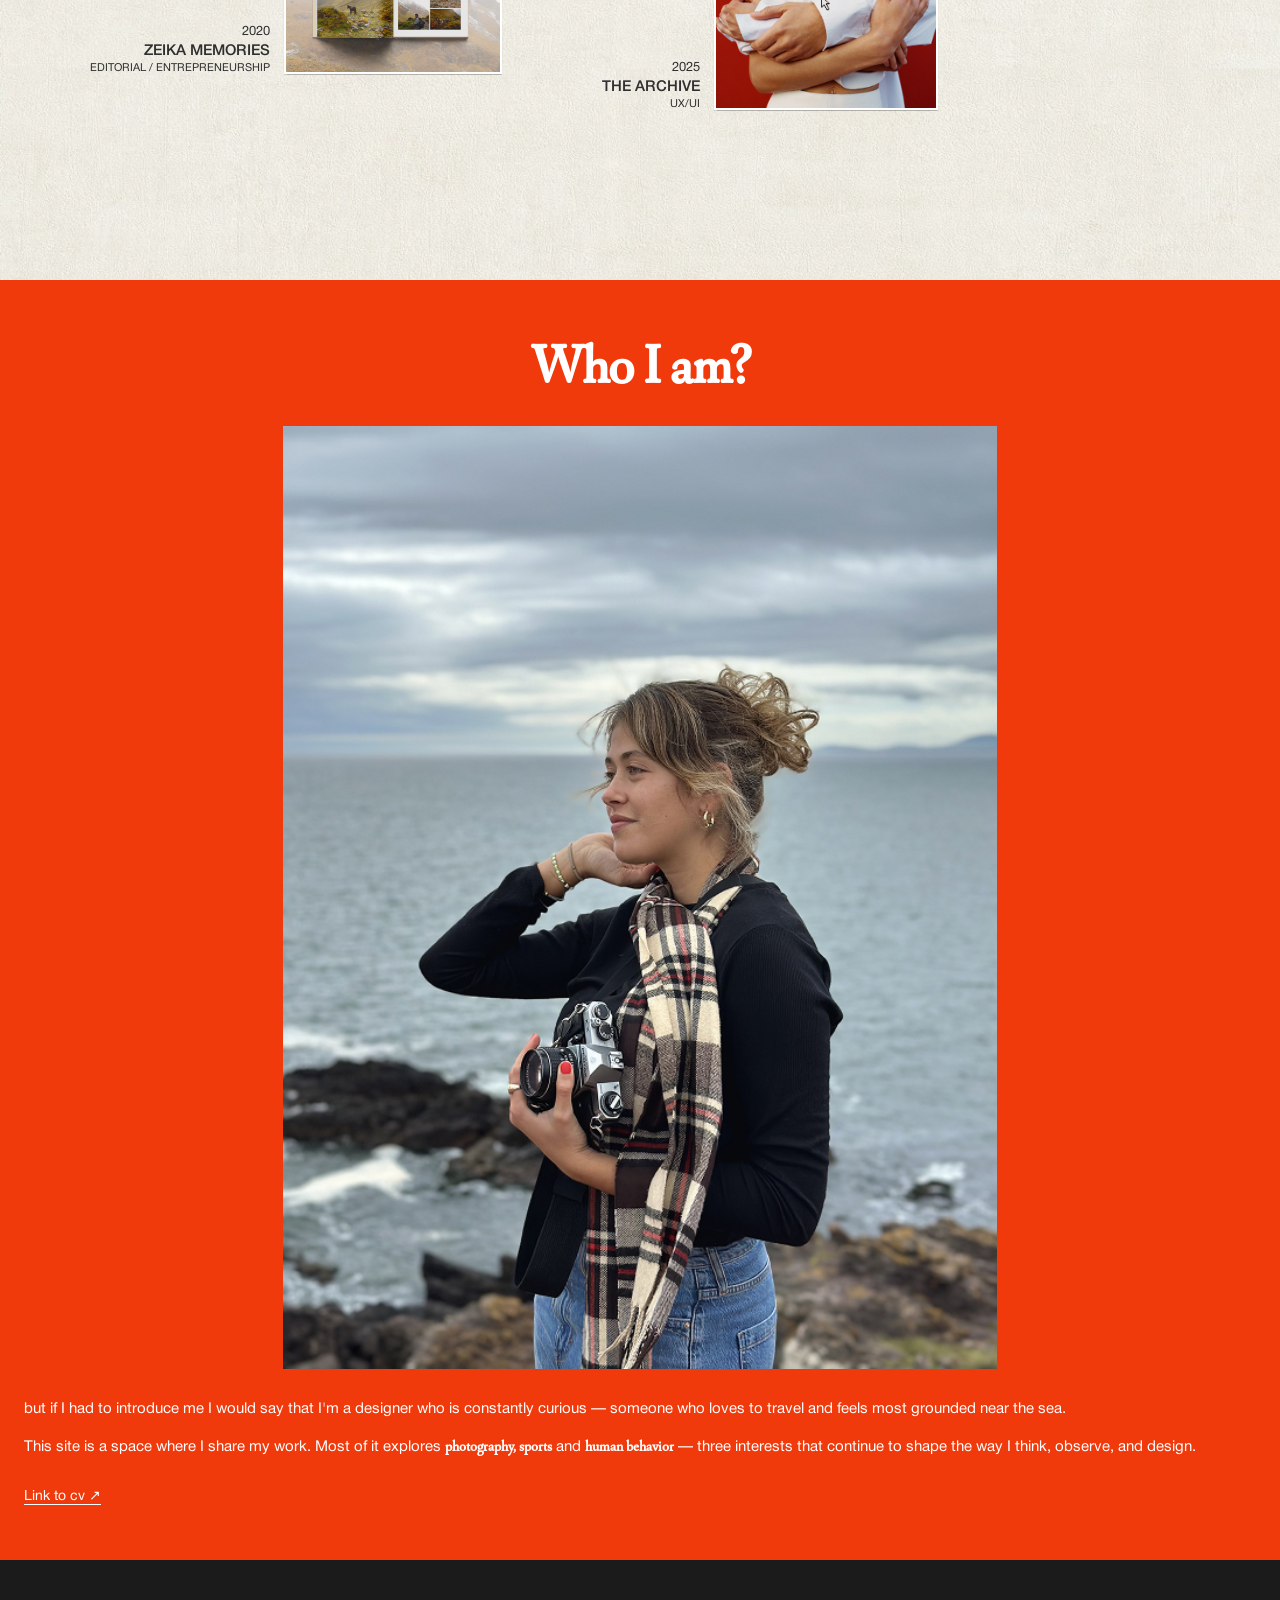
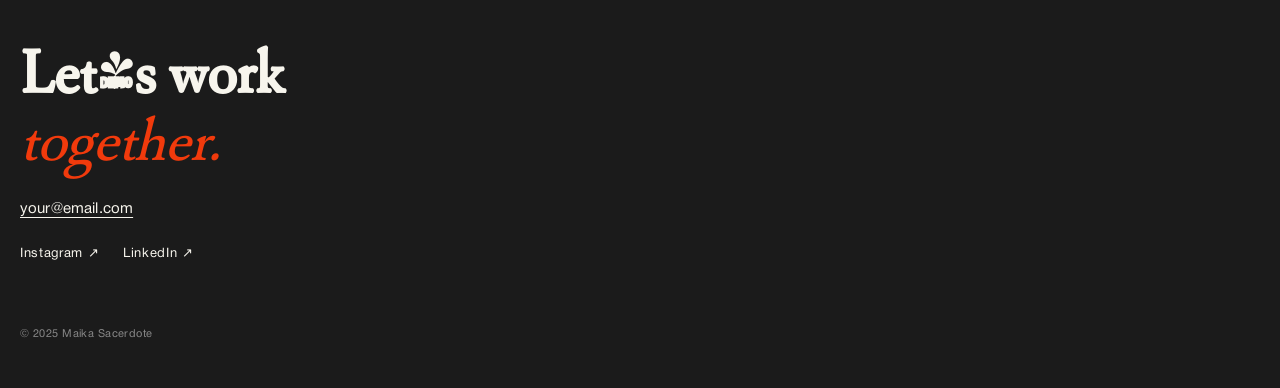
==== commit 9fe9f3c4: "updates" ====
--- a/index.html
+++ b/index.html
@@ -45,11 +45,11 @@
 
   <!-- WORK -->
   <section class="work" id="work">
-    <h2 class="work__heading">Selected Work</h2>
+    <h2 class="work__heading"><span class="highlight-reveal">Selected Projects</span></h2>
 
 
     <article class="project project--img-left">
-      <a href="nike-run-music.html" class="project__image">
+      <a href="nike.html" class="project__image">
         <img src="assets/images/Nike.jpg" alt="Nike Run Music" />
       </a>
       <div class="project__info">
@@ -65,7 +65,7 @@
         <h2 class="project__title">Zeika Memories</h2>
         <span class="project__category">Editorial / Entrepreneurship</span>
       </div>
-      <a href="zeika-memories.html" class="project__image">
+      <a href="zeika.html" class="project__image">
         <img src="assets/images/ZeikaMemories.jpg" alt="Zeika Memories" />
       </a>
     </article>
--- a/style.css
+++ b/style.css
@@ -11,8 +11,15 @@
 
 @font-face {
   font-family: 'HelveticaNeue';
+  src: url('assets/fonts/HelveticaNeueRoman.otf') format('opentype');
+  font-weight: 400;
+  font-style: normal;
+}
+
+@font-face {
+  font-family: 'HelveticaNeue';
   src: url('assets/fonts/HelveticaNeueMedium.otf') format('opentype');
-  font-weight: 400;
+  font-weight: 500;
   font-style: normal;
 }
 
@@ -81,11 +88,16 @@
   z-index: -1;
   transform: scaleX(0);
   transform-origin: left;
-  transition: transform 800ms cubic-bezier(0.76, 0, 0.24, 1);
+  transition: transform 1400ms cubic-bezier(0.76, 0, 0.24, 1);
 }
 
 .highlight-reveal.is-highlighted .highlight-bg {
   transform: scaleX(1);
+}
+
+.work__heading .highlight-bg {
+  bottom: 0.25em;
+  height: 0.82em;
 }
 
 /* ─── NAV ────────────────────────────────────────────────────────────────── */
@@ -134,8 +146,8 @@
 .nav__link {
   font-family: var(--font-sans);
   font-weight: 300;
-  font-size: 14px;
-  color: #2f2f2f;
+  font-size: 16px;
+  color: #2D2D2D;
   letter-spacing: 0.06em;
   white-space: nowrap;
 }
@@ -256,11 +268,9 @@
 /* ─── WORK ───────────────────────────────────────────────────────────────── */
 .work {
   position: relative;
-  background: #fff;
-  padding: 64px 0 80px;
-  display: flex;
-  flex-direction: column;
-  gap: 100px;
+  background: #f1efe8;
+  min-height: 980px;
+  padding: 43px 0 80px;
   overflow-x: clip;
 }
 
@@ -276,33 +286,40 @@
   pointer-events: none;
 }
 
-.work > * {
-  position: relative;
+@media (min-width: 768px) {
+  .work::before {
+    background-image: url('assets/images/fondoDesk.jpg');
+  }
+}
+
+.work__heading {
+  position: relative;
+  display: inline-block;
+  font-family: var(--font-display);
+  font-weight: 500;
+  font-size: clamp(40px, 4vw, 56px);
+  color: #f9f9f9;
+  text-shadow: 0px 2px 4px rgba(0,0,0,0.25);
+  letter-spacing: 0;
+  margin-left: 7%;
   z-index: 1;
-}
-
-.work__heading {
-  font-family: var(--font-display);
-  font-weight: 700;
-  font-size: 28px;
-  letter-spacing: -0.01em;
-  color: var(--dark);
-  padding: 0 20px;
 }
 
 /* ─── PROJECT CARD ───────────────────────────────────────────────────────── */
 .project {
-  display: flex;
-  flex-direction: row;
-  align-items: center;
-  gap: 20px;
-  width: 85%;
+  position: absolute;
+  display: flex;
+  align-items: flex-end;
+  gap: 14px;
+  z-index: 1;
 }
 
 .project__image {
-  flex: 0 0 52%;
+  flex-shrink: 0;
   display: block;
   overflow: hidden;
+  border: 2px solid #ffffff;
+  box-shadow: 0px 1.15px 1px rgba(0,0,0,0.25);
 }
 
 .project__image img {
@@ -317,51 +334,100 @@
 }
 
 .project__info {
-  flex: 1;
-  min-width: 0;
   display: flex;
   flex-direction: column;
-  gap: 0;
-}
-
-.project--img-right .project__info--left {
+  gap: 3px;
+}
+
+.project--img-right .project__info {
   text-align: right;
 }
 
-/* ── Editorial positioning — each card at a different x ── */
-.project:nth-of-type(1) { margin-left: 2%; }
-.project:nth-of-type(2) { margin-left: 20%; }
-.project:nth-of-type(3) { margin-left: 5%; }
-.project:nth-of-type(4) { margin-left: 10%; }
-.project:nth-of-type(5) { margin-left: 11%; }
-
-/* ── Bigger images for Nike Run and The Archive ── */
-.project:nth-of-type(1) .project__image,
-.project:nth-of-type(4) .project__image {
-  flex: 0 0 60%;
-}
-
 .project__year {
   font-family: var(--font-sans);
-  font-weight: 350;
-  font-size: 14px;
-  color: var(--dark);
+  font-weight: 400;
+  font-size: 13px;
+  color: #2F2F2F;
+  text-transform: uppercase;
 }
 
 .project__title {
   font-family: var(--font-sans);
   font-weight: 500;
-  font-size: 18px;
-  color: var(--dark);
-  line-height: 1.3;
+  font-size: 15px;
+  color: #2F2F2F;
+  line-height: 1.2;
   white-space: nowrap;
+  text-transform: uppercase;
 }
 
 .project__category {
   font-family: var(--font-sans);
-  font-weight: 300;
+  font-weight: 400;
   font-size: 11px;
-  color: var(--dark);
+  color: #2F2F2F;
+  text-transform: uppercase;
+  white-space: nowrap;
+}
+
+/* ── Desktop scatter positions (1440px Figma base) ── */
+/* 1: Nike Run Music — top left */
+.project:nth-of-type(1) { left: 7%; top: 245px; }
+.project:nth-of-type(1) .project__image { width: 240px; }
+
+/* 2: Zeika Memories — bottom left (info first in HTML → info LEFT, image RIGHT) */
+.project:nth-of-type(2) { left: 7%; top: 620px; }
+.project:nth-of-type(2) .project__image { width: 218px; }
+
+/* 3: Neuro — center */
+.project:nth-of-type(3) { left: 32%; top: 420px; }
+.project:nth-of-type(3) .project__image { width: 197px; }
+
+/* 4: The Archive — bottom right (info first → info LEFT, image RIGHT) */
+.project:nth-of-type(4) { left: 47%; top: 650px; }
+.project:nth-of-type(4) .project__image { width: 224px; }
+
+/* 5: Extreme — top right */
+.project:nth-of-type(5) { left: 52%; top: 200px; }
+.project:nth-of-type(5) .project__image { width: 224px; }
+
+/* ── Mobile layout ────────────────────────────────────────────────────────── */
+@media (max-width: 767px) {
+  .work {
+    min-height: unset;
+    padding: 72px 0 80px;
+    display: flex;
+    flex-direction: column;
+    gap: 112px;
+  }
+
+  .work__heading {
+    margin-left: 28px;
+    font-size: clamp(32px, 10vw, 44px);
+  }
+
+  .project {
+    position: static;
+    width: calc(100% - 56px);
+    margin: 0 28px;
+    align-items: flex-end;
+    gap: 14px;
+  }
+
+  /* All images same proportional width */
+  .project__image {
+    flex: 0 0 52% !important;
+    width: auto !important;
+  }
+
+  .project__info {
+    flex: 1;
+    min-width: 0;
+  }
+
+  .project__year   { font-size: 14px; }
+  .project__title  { font-size: 17px; }
+  .project__category { font-size: 13px; }
 }
 
 
